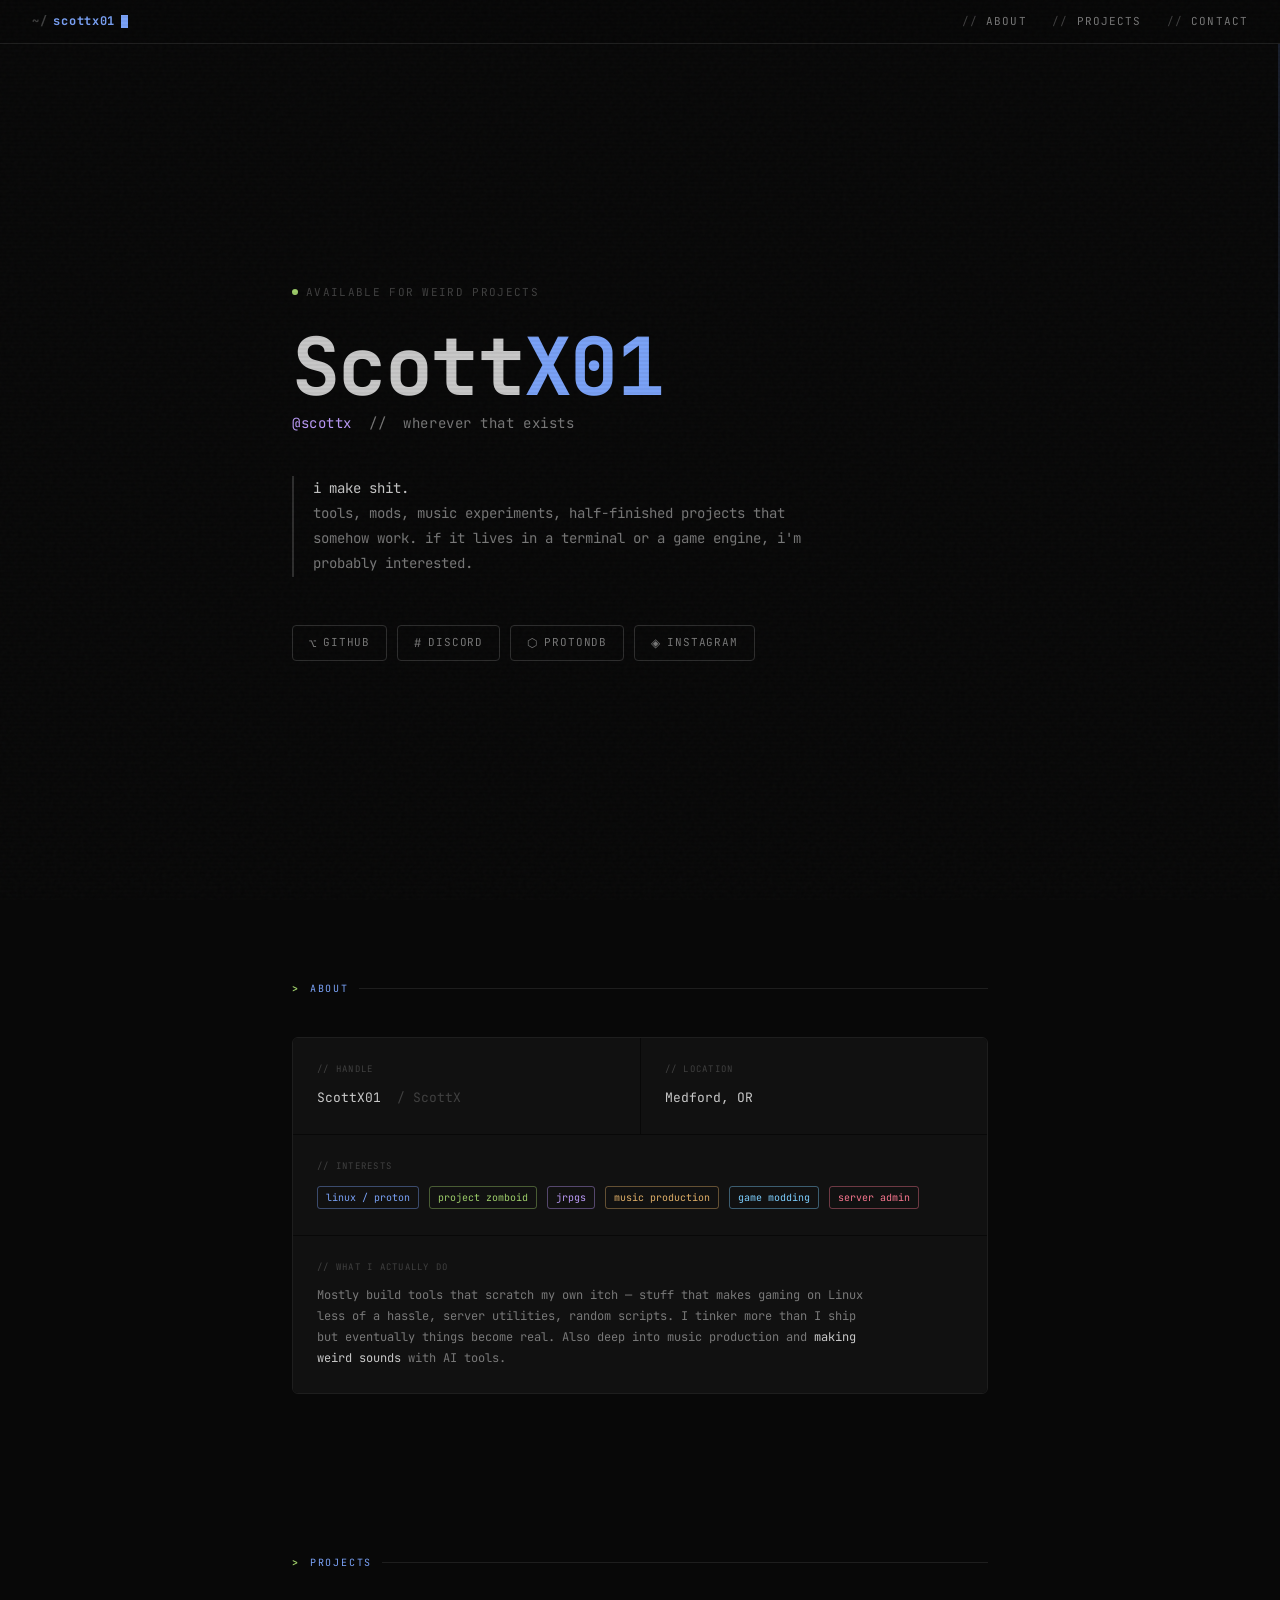
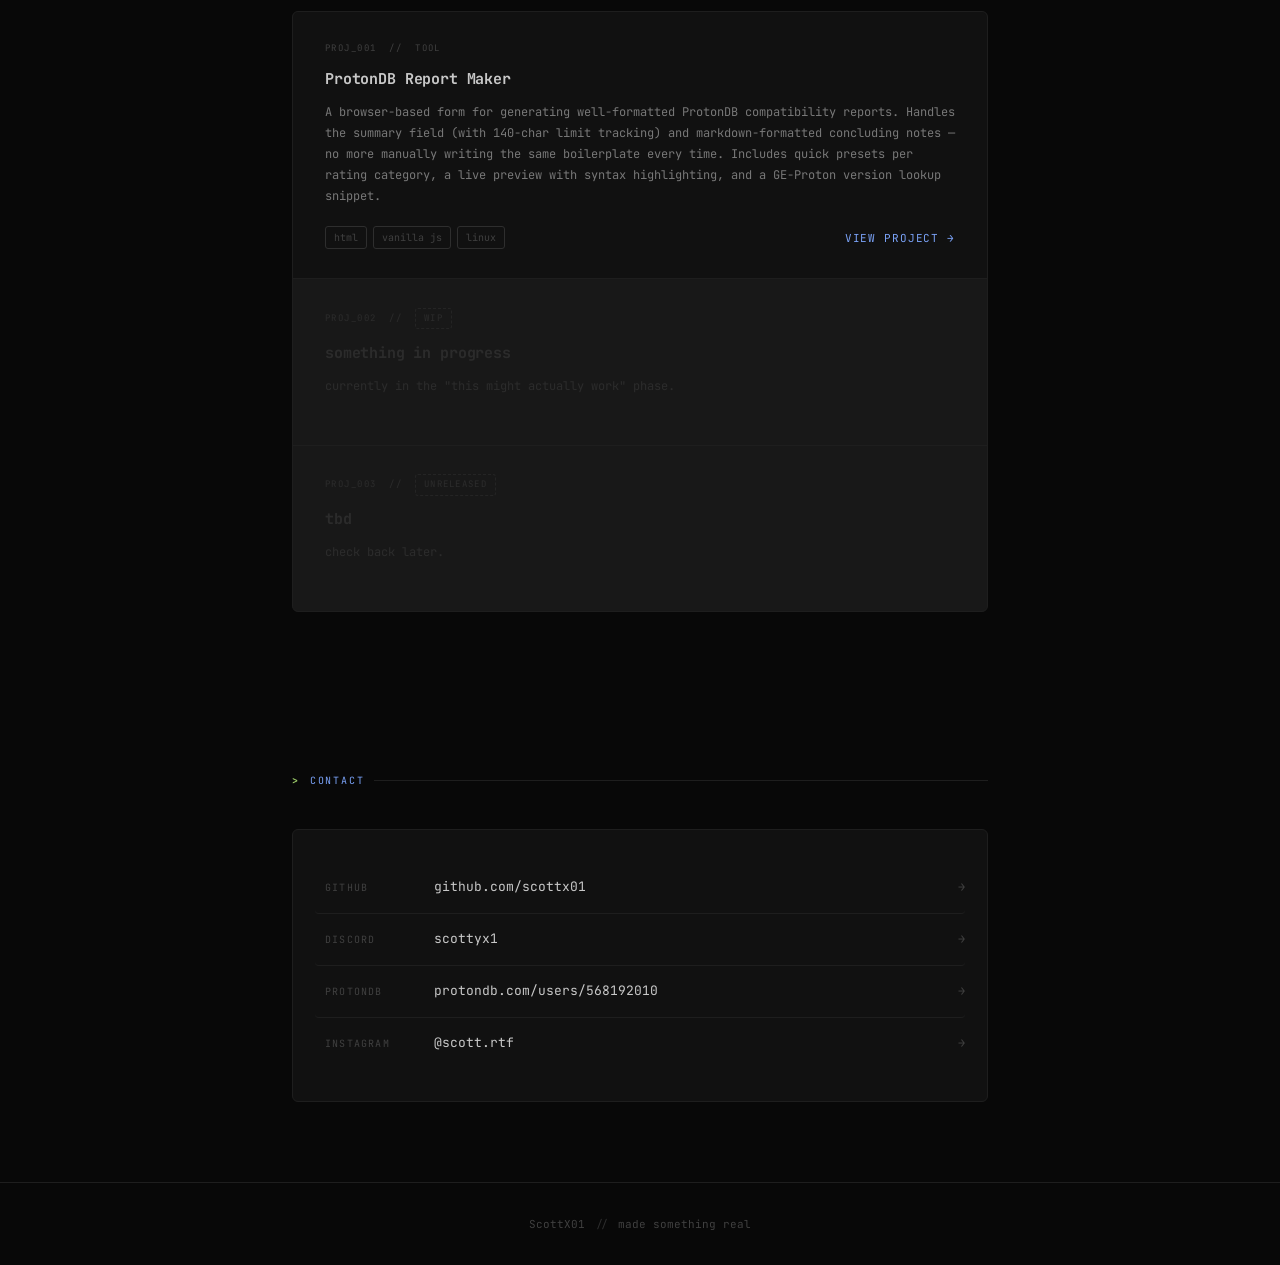
==== index.html @ 7c5211f1 "profile updates" ====
<!DOCTYPE html>
<html lang="en">
<head>
<meta charset="UTF-8" />
<meta name="viewport" content="width=device-width, initial-scale=1.0" />
<title>ScottX01</title>
<style>
  @import url('https://fonts.googleapis.com/css2?family=JetBrains+Mono:wght@400;500;600;700&display=swap');

  :root {
    --bg:         #080808;
    --bg-raised:  #111111;
    --bg-sel:     #181a1e;
    --border:     #1e1e1e;
    --border-hi:  #2e2e2e;
    --fg:         #c8c8c8;
    --fg-muted:   #787878;
    --fg-dim:     #404040;
    --blue:       #7aa2f7;
    --cyan:       #7dcfff;
    --green:      #9ece6a;
    --amber:      #e0af68;
    --red:        #f7768e;
    --purple:     #bb9af7;
    --font: 'JetBrains Mono', 'Cascadia Code', 'Fira Mono', monospace;
  }

  *, *::before, *::after { box-sizing: border-box; margin: 0; padding: 0; }

  ::-webkit-scrollbar { width: 6px; }
  ::-webkit-scrollbar-track { background: var(--bg); }
  ::-webkit-scrollbar-thumb { background: var(--border-hi); border-radius: 3px; }
  * { scrollbar-color: var(--border-hi) var(--bg); scrollbar-width: thin; }

  html { scroll-behavior: smooth; }

  body {
    background: var(--bg);
    color: var(--fg);
    font-family: var(--font);
    font-size: 13px;
    line-height: 1.7;
    overflow-x: hidden;
  }

  /* ─── SCANLINE OVERLAY ─── */
  body::before {
    content: '';
    position: fixed;
    inset: 0;
    background: repeating-linear-gradient(
      0deg,
      transparent,
      transparent 2px,
      rgba(0,0,0,0.04) 2px,
      rgba(0,0,0,0.04) 4px
    );
    pointer-events: none;
    z-index: 9999;
  }

  /* ─── NAV ─── */
  nav {
    position: fixed;
    top: 0; left: 0; right: 0;
    z-index: 100;
    background: rgba(8,8,8,0.92);
    backdrop-filter: blur(12px);
    border-bottom: 1px solid var(--border);
    padding: 0 2rem;
    height: 44px;
    display: flex;
    align-items: center;
    justify-content: space-between;
  }
  .nav-logo {
    font-size: 12px;
    font-weight: 700;
    color: var(--blue);
    letter-spacing: 0.06em;
    text-decoration: none;
    display: flex;
    align-items: center;
    gap: 6px;
  }
  .nav-logo .prompt { color: var(--fg-dim); }
  .nav-logo .cursor {
    display: inline-block;
    width: 7px; height: 13px;
    background: var(--blue);
    animation: blink 1.1s step-end infinite;
    vertical-align: middle;
  }
  @keyframes blink { 0%,100%{opacity:1} 50%{opacity:0} }

  .nav-links {
    display: flex;
    gap: 1.6rem;
    list-style: none;
  }
  .nav-links a {
    font-size: 11px;
    text-transform: uppercase;
    letter-spacing: 0.1em;
    color: var(--fg-muted);
    text-decoration: none;
    transition: color 0.15s;
  }
  .nav-links a:hover { color: var(--fg); }
  .nav-links a::before { content: '// '; color: var(--fg-dim); }

  /* ─── LAYOUT ─── */
  main { padding-top: 44px; }

  section {
    max-width: 760px;
    margin: 0 auto;
    padding: 5rem 2rem;
  }

  .section-label {
    font-size: 10px;
    text-transform: uppercase;
    letter-spacing: 0.18em;
    color: var(--blue);
    margin-bottom: 2.5rem;
    display: flex;
    align-items: center;
    gap: 10px;
  }
  .section-label::before { content: '>'; color: var(--green); font-weight: 700; }
  .section-label::after {
    content: '';
    flex: 1;
    height: 1px;
    background: var(--border);
  }

  /* ─── HERO ─── */
  #hero {
    min-height: calc(100vh - 44px);
    display: flex;
    flex-direction: column;
    justify-content: center;
    padding: 4rem 2rem;
    max-width: 760px;
    margin: 0 auto;
  }

  .hero-eyebrow {
    font-size: 11px;
    color: var(--fg-dim);
    letter-spacing: 0.12em;
    text-transform: uppercase;
    margin-bottom: 1.5rem;
    display: flex;
    align-items: center;
    gap: 8px;
  }
  .hero-eyebrow .dot {
    width: 6px; height: 6px;
    border-radius: 50%;
    background: var(--green);
    animation: pulse 2s ease-in-out infinite;
  }
  @keyframes pulse { 0%,100%{opacity:1;transform:scale(1)} 50%{opacity:0.5;transform:scale(0.75)} }

  .hero-name {
    font-size: clamp(44px, 10vw, 80px);
    font-weight: 700;
    line-height: 1;
    letter-spacing: -0.02em;
    color: var(--fg);
    margin-bottom: 0.4rem;
  }
  .hero-name .accent { color: var(--blue); }

  .hero-handle {
    font-size: 14px;
    color: var(--fg-muted);
    margin-bottom: 2.5rem;
    letter-spacing: 0.04em;
  }
  .hero-handle span { color: var(--purple); }

  .hero-bio {
    font-size: 14px;
    color: var(--fg-muted);
    max-width: 520px;
    line-height: 1.8;
    margin-bottom: 3rem;
    border-left: 2px solid var(--border-hi);
    padding-left: 1.2rem;
  }
  .hero-bio .highlight { color: var(--fg); }

  .hero-links {
    display: flex;
    gap: 10px;
    flex-wrap: wrap;
  }
  .hero-link {
    display: inline-flex;
    align-items: center;
    gap: 6px;
    padding: 7px 16px;
    background: transparent;
    border: 1px solid var(--border-hi);
    border-radius: 4px;
    color: var(--fg-muted);
    text-decoration: none;
    font-family: var(--font);
    font-size: 11px;
    text-transform: uppercase;
    letter-spacing: 0.08em;
    transition: all 0.15s;
    cursor: pointer;
  }
  .hero-link:hover {
    border-color: var(--blue);
    color: var(--blue);
    background: rgba(122,162,247,0.06);
  }
  .hero-link .icon { font-style: normal; font-size: 12px; }

  /* ─── ABOUT ─── */
  .about-grid {
    display: grid;
    grid-template-columns: 1fr 1fr;
    gap: 1px;
    border: 1px solid var(--border);
    border-radius: 6px;
    overflow: hidden;
  }
  .about-cell {
    background: var(--bg-raised);
    padding: 1.5rem;
  }
  .about-cell:nth-child(3) { grid-column: span 2; }
  .about-cell-label {
    font-size: 9px;
    text-transform: uppercase;
    letter-spacing: 0.14em;
    color: var(--fg-dim);
    margin-bottom: 0.6rem;
  }
  .about-cell-val {
    font-size: 13px;
    color: var(--fg);
    line-height: 1.75;
  }
  .about-cell-val .tag {
    display: inline-block;
    font-size: 10px;
    padding: 2px 8px;
    border: 1px solid var(--border-hi);
    border-radius: 3px;
    color: var(--fg-muted);
    margin: 2px 2px 2px 0;
  }
  .about-cell-val .tag.blue   { border-color: rgba(122,162,247,0.4); color: var(--blue); }
  .about-cell-val .tag.green  { border-color: rgba(158,206,106,0.4); color: var(--green); }
  .about-cell-val .tag.amber  { border-color: rgba(224,175,104,0.4); color: var(--amber); }
  .about-cell-val .tag.purple { border-color: rgba(187,154,247,0.4); color: var(--purple); }
  .about-cell-val .tag.cyan   { border-color: rgba(125,207,255,0.4); color: var(--cyan); }
  .about-cell-val .tag.red    { border-color: rgba(247,118,142,0.4); color: var(--red); }

  /* ─── PROJECTS ─── */
  .projects-grid {
    display: grid;
    gap: 1px;
    background: var(--border);
    border: 1px solid var(--border);
    border-radius: 6px;
    overflow: hidden;
  }
  .project-card {
    background: var(--bg-raised);
    padding: 1.8rem 2rem;
    display: flex;
    flex-direction: column;
    gap: 0;
    transition: background 0.12s;
    position: relative;
    overflow: hidden;
  }
  .project-card::before {
    content: '';
    position: absolute;
    left: 0; top: 0; bottom: 0;
    width: 2px;
    background: transparent;
    transition: background 0.15s;
  }
  .project-card:hover { background: var(--bg-sel); }
  .project-card:hover::before { background: var(--blue); }

  .project-id {
    font-size: 9px;
    text-transform: uppercase;
    letter-spacing: 0.16em;
    color: var(--fg-dim);
    margin-bottom: 0.7rem;
  }
  .project-name {
    font-size: 15px;
    font-weight: 700;
    color: var(--fg);
    margin-bottom: 0.6rem;
    letter-spacing: -0.01em;
  }
  .project-desc {
    font-size: 12px;
    color: var(--fg-muted);
    line-height: 1.75;
    margin-bottom: 1.2rem;
    flex: 1;
  }
  .project-footer {
    display: flex;
    align-items: center;
    justify-content: space-between;
    gap: 1rem;
    flex-wrap: wrap;
  }
  .project-tags { display: flex; gap: 6px; flex-wrap: wrap; }
  .project-tag {
    font-size: 10px;
    padding: 2px 8px;
    border: 1px solid var(--border-hi);
    border-radius: 3px;
    color: var(--fg-dim);
  }
  .project-link {
    font-size: 11px;
    color: var(--blue);
    text-decoration: none;
    text-transform: uppercase;
    letter-spacing: 0.08em;
    transition: color 0.12s;
    white-space: nowrap;
  }
  .project-link:hover { color: var(--cyan); }
  .project-link::after { content: ' →'; }

  /* placeholder card */
  .project-card.placeholder {
    opacity: 0.4;
    cursor: default;
  }
  .project-card.placeholder:hover { background: var(--bg-raised); }
  .project-card.placeholder:hover::before { background: transparent; }
  .project-card.placeholder .project-name { color: var(--fg-dim); }
  .project-card.placeholder .placeholder-label {
    font-size: 9px;
    text-transform: uppercase;
    letter-spacing: 0.14em;
    color: var(--fg-dim);
    border: 1px dashed var(--border-hi);
    border-radius: 3px;
    padding: 2px 8px;
    display: inline-block;
  }

  /* ─── CONTACT ─── */
  .contact-block {
    background: var(--bg-raised);
    border: 1px solid var(--border);
    border-radius: 6px;
    padding: 2rem;
  }
  .contact-row {
    display: flex;
    align-items: center;
    gap: 1.2rem;
    padding: 0.9rem 0;
    border-bottom: 1px solid var(--border);
    text-decoration: none;
    transition: background 0.12s;
    border-radius: 4px;
    padding-left: 0.6rem;
    margin: 0 -0.6rem;
  }
  .contact-row:last-child { border-bottom: none; }
  .contact-row:hover { background: var(--bg-sel); }
  .contact-service {
    font-size: 10px;
    text-transform: uppercase;
    letter-spacing: 0.12em;
    color: var(--fg-dim);
    width: 90px;
    flex-shrink: 0;
  }
  .contact-handle {
    font-size: 13px;
    color: var(--fg);
  }
  .contact-arrow {
    margin-left: auto;
    color: var(--fg-dim);
    font-size: 12px;
    transition: color 0.12s, transform 0.12s;
  }
  .contact-row:hover .contact-arrow { color: var(--blue); transform: translateX(3px); }

  /* ─── FOOTER ─── */
  footer {
    border-top: 1px solid var(--border);
    padding: 2rem;
    text-align: center;
    font-size: 11px;
    color: var(--fg-dim);
    display: flex;
    align-items: center;
    justify-content: center;
    gap: 0.6rem;
  }
  footer .sep { color: var(--border-hi); }

  /* ─── NOISE TEXTURE ─── */
  .noise-overlay {
    position: fixed;
    inset: 0;
    pointer-events: none;
    z-index: 9998;
    opacity: 0.025;
    background-image: url("data:image/svg+xml,%3Csvg viewBox='0 0 256 256' xmlns='http://www.w3.org/2000/svg'%3E%3Cfilter id='n'%3E%3CfeTurbulence type='fractalNoise' baseFrequency='0.9' numOctaves='4' stitchTiles='stitch'/%3E%3C/filter%3E%3Crect width='100%25' height='100%25' filter='url(%23n)'/%3E%3C/svg%3E");
  }

  /* ─── SCROLLBAR ACCENT ─── */
  .gutter-accent {
    position: fixed;
    top: 44px; right: 0; bottom: 0;
    width: 2px;
    background: linear-gradient(to bottom, var(--blue) 0%, transparent 100%);
    opacity: 0.15;
    pointer-events: none;
    z-index: 50;
  }

  @media (max-width: 600px) {
    .about-grid { grid-template-columns: 1fr; }
    .about-cell:nth-child(3) { grid-column: span 1; }
    nav { padding: 0 1rem; }
    .nav-links { gap: 1rem; }
    section { padding: 4rem 1.2rem; }
  }
</style>
</head>
<body>

<div class="noise-overlay"></div>
<div class="gutter-accent"></div>

<!-- NAV -->
<nav>
  <a class="nav-logo" href="#hero">
    <span class="prompt">~/</span>scottx01<span class="cursor"></span>
  </a>
  <ul class="nav-links">
    <li><a href="#about">about</a></li>
    <li><a href="#projects">projects</a></li>
    <li><a href="#contact">contact</a></li>
  </ul>
</nav>

<main>

  <!-- ═══════════════════ HERO ═══════════════════ -->
  <section id="hero">
    <div class="hero-eyebrow">
      <span class="dot"></span>
      <span>available for weird projects</span>
    </div>

    <div class="hero-name">
      Scott<span class="accent">X01</span>
    </div>
    <div class="hero-handle">
      <span>@scottx</span> &nbsp;//&nbsp; wherever that exists
    </div>

    <div class="hero-bio">
      <span class="highlight">i make shit.</span><br>
      tools, mods, music experiments, half-finished projects that somehow work.
      if it lives in a terminal or a game engine, i'm probably interested.
    </div>

    <div class="hero-links">
      <a class="hero-link" href="https://github.com/scottx01" target="_blank">
        <span class="icon">⌥</span> github
      </a>
      <a class="hero-link" href="https://discordapp.com/users/scottyx1" target="_blank">
        <span class="icon">#</span> discord
      </a>
      <a class="hero-link" href="https://www.protondb.com/users/568192010" target="_blank">
        <span class="icon">⬡</span> protondb
      </a>
      <a class="hero-link" href="https://www.instagram.com/scott.rtf" target="_blank">
        <span class="icon">◈</span> instagram
      </a>
    </div>
  </section>

  <!-- ═══════════════════ ABOUT ═══════════════════ -->
  <section id="about">
    <div class="section-label">about</div>

    <div class="about-grid">
      <div class="about-cell">
        <div class="about-cell-label">// handle</div>
        <div class="about-cell-val">ScottX01 &nbsp;<span style="color:var(--fg-dim)">/ ScottX</span></div>
      </div>
      <div class="about-cell">
        <div class="about-cell-label">// location</div>
        <div class="about-cell-val">Medford, OR</div>
      </div>
      <div class="about-cell" style="grid-column: span 2">
        <div class="about-cell-label">// interests</div>
        <div class="about-cell-val" style="margin-top:4px">
          <span class="tag blue">linux / proton</span>
          <span class="tag green">project zomboid</span>
          <span class="tag purple">jrpgs</span>
          <span class="tag amber">music production</span>
          <span class="tag cyan">game modding</span>
          <span class="tag red">server admin</span>
        </div>
      </div>
      <div class="about-cell" style="grid-column: span 2">
        <div class="about-cell-label">// what i actually do</div>
        <div class="about-cell-val" style="color:var(--fg-muted); font-size:12px; max-width:560px;">
          Mostly build tools that scratch my own itch — stuff that makes gaming on Linux less of a hassle,
          server utilities, random scripts. I tinker more than I ship but eventually things
          become real. Also deep into music production and <span style="color:var(--fg)">making weird sounds</span> with AI tools.
        </div>
      </div>
    </div>
  </section>

  <!-- ═══════════════════ PROJECTS ═══════════════════ -->
  <section id="projects">
    <div class="section-label">projects</div>

    <div class="projects-grid">

      <!-- REAL PROJECT -->
      <div class="project-card">
        <div class="project-id">proj_001 &nbsp;//&nbsp; tool</div>
        <div class="project-name">ProtonDB Report Maker</div>
        <div class="project-desc">
          A browser-based form for generating well-formatted ProtonDB compatibility reports.
          Handles the summary field (with 140-char limit tracking) and markdown-formatted
          concluding notes — no more manually writing the same boilerplate every time.
          Includes quick presets per rating category, a live preview with syntax highlighting,
          and a GE-Proton version lookup snippet.
        </div>
        <div class="project-footer">
          <div class="project-tags">
            <span class="project-tag">html</span>
            <span class="project-tag">vanilla js</span>
            <span class="project-tag">linux</span>
          </div>
          <a class="project-link" href="#" target="_blank">view project</a>
        </div>
      </div>

      <!-- PLACEHOLDER 2 -->
      <div class="project-card placeholder">
        <div class="project-id">proj_002 &nbsp;//&nbsp; <span class="placeholder-label">wip</span></div>
        <div class="project-name">something in progress</div>
        <div class="project-desc" style="color:var(--fg-dim)">
          currently in the "this might actually work" phase.
        </div>
      </div>

      <!-- PLACEHOLDER 3 -->
      <div class="project-card placeholder">
        <div class="project-id">proj_003 &nbsp;//&nbsp; <span class="placeholder-label">unreleased</span></div>
        <div class="project-name">tbd</div>
        <div class="project-desc" style="color:var(--fg-dim)">
          check back later.
        </div>
      </div>

    </div>
  </section>

  <!-- ═══════════════════ CONTACT ═══════════════════ -->
  <section id="contact">
    <div class="section-label">contact</div>

    <div class="contact-block">
      <a class="contact-row" href="https://github.com/scottx01" target="_blank">
        <span class="contact-service">github</span>
        <span class="contact-handle">github.com/scottx01</span>
        <span class="contact-arrow">→</span>
      </a>
      <a class="contact-row" href="https://discordapp.com/users/scottyx1" target="_blank">
        <span class="contact-service">discord</span>
        <span class="contact-handle">scottyx1</span>
        <span class="contact-arrow">→</span>
      </a>
      <a class="contact-row" href="https://www.protondb.com/users/568192010" target="_blank">
        <span class="contact-service">protondb</span>
        <span class="contact-handle">protondb.com/users/568192010</span>
        <span class="contact-arrow">→</span>
      </a>
      <a class="contact-row" href="https://www.instagram.com/scott.rtf" target="_blank">
        <span class="contact-service">instagram</span>
        <span class="contact-handle">@scott.rtf</span>
        <span class="contact-arrow">→</span>
      </a>
    </div>
  </section>

</main>

<footer>
  <span>ScottX01</span>
  <span class="sep">//</span>
  <span>made something real</span>
</footer>

</body>
</html>
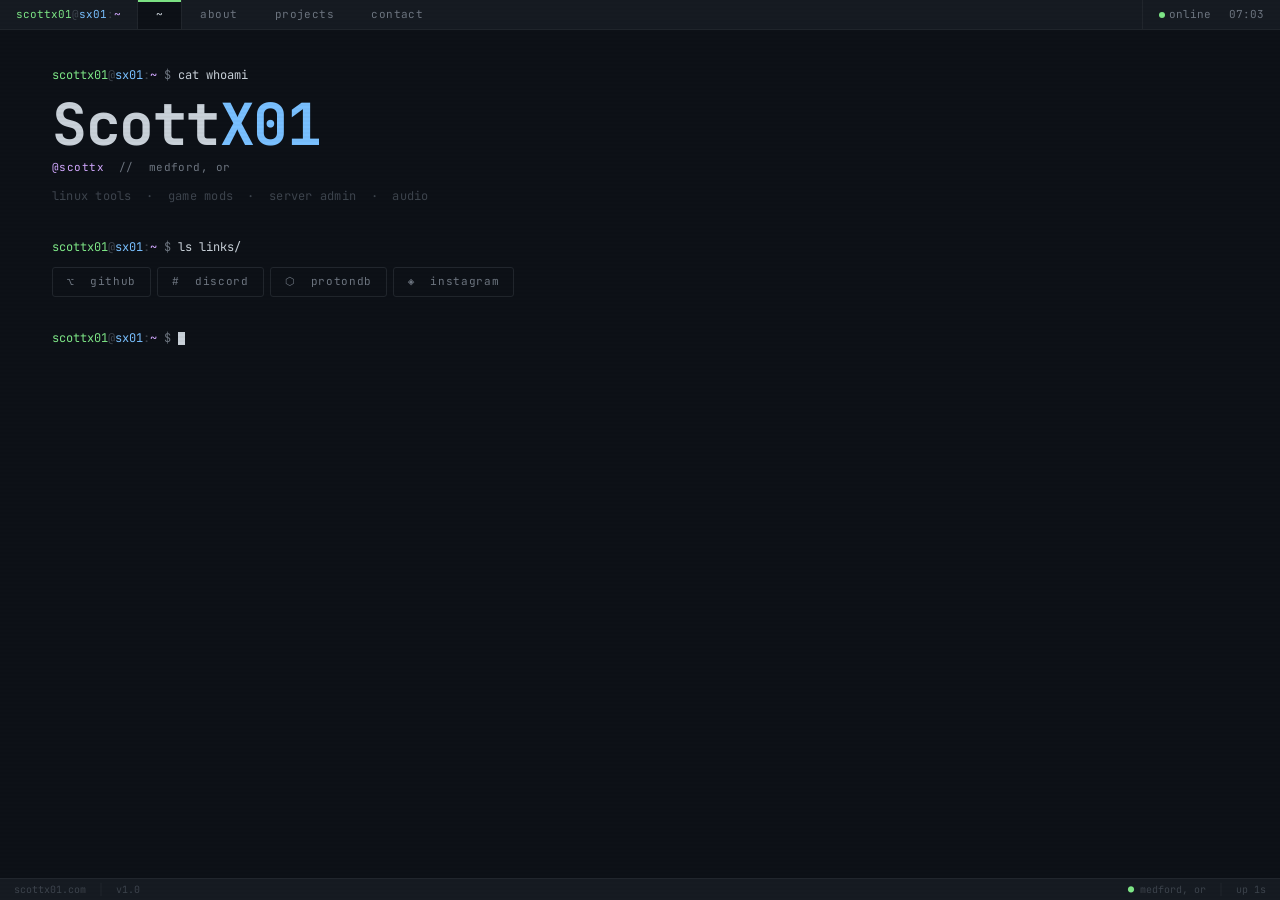
==== commit 2e309a63: "CSS rework" ====
--- a/index.html
+++ b/index.html
@@ -1,625 +1,598 @@
 <!DOCTYPE html>
 <html lang="en">
 <head>
+<link rel="icon" type="image/x-icon" href="/assets/favicon.ico">
+<link rel="icon" type="image/png" sizes="32x32" href="/assets/favicon-32x32.png">
+<link rel="apple-touch-icon" href="/assets/apple-touch-icon.png">
 <meta charset="UTF-8" />
 <meta name="viewport" content="width=device-width, initial-scale=1.0" />
-<title>ScottX01</title>
+<title>scottx01</title>
 <style>
   @import url('https://fonts.googleapis.com/css2?family=JetBrains+Mono:wght@400;500;600;700&display=swap');
 
   :root {
-    --bg:         #080808;
-    --bg-raised:  #111111;
-    --bg-sel:     #181a1e;
-    --border:     #1e1e1e;
-    --border-hi:  #2e2e2e;
-    --fg:         #c8c8c8;
-    --fg-muted:   #787878;
-    --fg-dim:     #404040;
-    --blue:       #7aa2f7;
-    --cyan:       #7dcfff;
-    --green:      #9ece6a;
-    --amber:      #e0af68;
-    --red:        #f7768e;
-    --purple:     #bb9af7;
+    --bg:     #0d1117;
+    --bg2:    #010409;
+    --bg3:    #161b22;
+    --border: #21262d;
+    --fg:     #c9d1d9;
+    --muted:  #6e7681;
+    --dim:    #3d444d;
+    --green:  #7ee787;
+    --blue:   #79c0ff;
+    --purple: #d2a8ff;
+    --amber:  #e3b341;
+    --red:    #ff7b72;
+    --cyan:   #56d364;
     --font: 'JetBrains Mono', 'Cascadia Code', 'Fira Mono', monospace;
   }
 
   *, *::before, *::after { box-sizing: border-box; margin: 0; padding: 0; }
 
-  ::-webkit-scrollbar { width: 6px; }
-  ::-webkit-scrollbar-track { background: var(--bg); }
-  ::-webkit-scrollbar-thumb { background: var(--border-hi); border-radius: 3px; }
-  * { scrollbar-color: var(--border-hi) var(--bg); scrollbar-width: thin; }
-
-  html { scroll-behavior: smooth; }
-
-  body {
-    background: var(--bg);
+  html, body {
+    width: 100%; height: 100%;
+    overflow: hidden;
+    background: var(--bg2);
     color: var(--fg);
     font-family: var(--font);
     font-size: 13px;
-    line-height: 1.7;
-    overflow-x: hidden;
-  }
-
-  /* ─── SCANLINE OVERLAY ─── */
+    line-height: 1.6;
+  }
+
+  /* scanline */
   body::before {
     content: '';
-    position: fixed;
-    inset: 0;
+    position: fixed; inset: 0;
     background: repeating-linear-gradient(
       0deg,
-      transparent,
-      transparent 2px,
-      rgba(0,0,0,0.04) 2px,
-      rgba(0,0,0,0.04) 4px
+      transparent, transparent 2px,
+      rgba(0,0,0,0.025) 2px, rgba(0,0,0,0.025) 4px
     );
     pointer-events: none;
     z-index: 9999;
   }
 
-  /* ─── NAV ─── */
-  nav {
+  ::-webkit-scrollbar { width: 5px; }
+  ::-webkit-scrollbar-track { background: var(--bg); }
+  ::-webkit-scrollbar-thumb { background: var(--border); border-radius: 3px; }
+  * { scrollbar-color: var(--border) var(--bg); scrollbar-width: thin; }
+
+  @keyframes pulse { 0%,100%{opacity:1} 50%{opacity:0.35} }
+  @keyframes blink { 0%,49%{opacity:1} 50%,100%{opacity:0} }
+
+  /* ── TOP BAR ── */
+  #topbar {
     position: fixed;
     top: 0; left: 0; right: 0;
+    height: 30px;
+    background: var(--bg3);
+    border-bottom: 1px solid var(--border);
+    display: flex;
+    align-items: stretch;
     z-index: 100;
-    background: rgba(8,8,8,0.92);
-    backdrop-filter: blur(12px);
-    border-bottom: 1px solid var(--border);
-    padding: 0 2rem;
-    height: 44px;
-    display: flex;
-    align-items: center;
-    justify-content: space-between;
-  }
-  .nav-logo {
-    font-size: 12px;
-    font-weight: 700;
-    color: var(--blue);
-    letter-spacing: 0.06em;
-    text-decoration: none;
-    display: flex;
-    align-items: center;
-    gap: 6px;
-  }
-  .nav-logo .prompt { color: var(--fg-dim); }
-  .nav-logo .cursor {
+    user-select: none;
+  }
+  .tb-session {
+    display: flex;
+    align-items: center;
+    padding: 0 16px;
+    gap: 0;
+    font-size: 11px;
+    border-right: 1px solid var(--border);
+    white-space: nowrap;
+  }
+  .tb-u { color: var(--green); }
+  .tb-s { color: var(--dim); }
+  .tb-h { color: var(--blue); }
+  .tb-p { color: var(--purple); }
+  .tb-tabs {
+    display: flex;
+    align-items: stretch;
+    flex: 1;
+  }
+  .tb-tab {
+    font-size: 11px;
+    padding: 0 18px;
+    display: flex;
+    align-items: center;
+    cursor: pointer;
+    color: var(--muted);
+    border-right: 1px solid transparent;
+    letter-spacing: 0.04em;
+    transition: color 0.1s, background 0.1s;
+    position: relative;
+  }
+  .tb-tab:hover { color: var(--fg); background: rgba(255,255,255,0.03); }
+  .tb-tab.active {
+    color: var(--fg);
+    background: var(--bg);
+    border-right-color: var(--border);
+    border-left-color: var(--border);
+  }
+  .tb-tab.active::after {
+    content: '';
+    position: absolute;
+    top: 0; left: 0; right: 0;
+    height: 2px;
+    background: var(--green);
+  }
+  .tb-tab:first-child.active { border-left-color: transparent; }
+  .tb-right {
+    display: flex;
+    align-items: center;
+    padding: 0 16px;
+    gap: 18px;
+    font-size: 11px;
+    color: var(--muted);
+    margin-left: auto;
+    border-left: 1px solid var(--border);
+  }
+  .status-dot {
     display: inline-block;
-    width: 7px; height: 13px;
-    background: var(--blue);
-    animation: blink 1.1s step-end infinite;
-    vertical-align: middle;
-  }
-  @keyframes blink { 0%,100%{opacity:1} 50%{opacity:0} }
-
-  .nav-links {
-    display: flex;
-    gap: 1.6rem;
-    list-style: none;
-  }
-  .nav-links a {
-    font-size: 11px;
-    text-transform: uppercase;
-    letter-spacing: 0.1em;
-    color: var(--fg-muted);
-    text-decoration: none;
-    transition: color 0.15s;
-  }
-  .nav-links a:hover { color: var(--fg); }
-  .nav-links a::before { content: '// '; color: var(--fg-dim); }
-
-  /* ─── LAYOUT ─── */
-  main { padding-top: 44px; }
-
-  section {
-    max-width: 760px;
-    margin: 0 auto;
-    padding: 5rem 2rem;
-  }
-
-  .section-label {
-    font-size: 10px;
-    text-transform: uppercase;
-    letter-spacing: 0.18em;
-    color: var(--blue);
-    margin-bottom: 2.5rem;
-    display: flex;
-    align-items: center;
-    gap: 10px;
-  }
-  .section-label::before { content: '>'; color: var(--green); font-weight: 700; }
-  .section-label::after {
-    content: '';
-    flex: 1;
-    height: 1px;
-    background: var(--border);
-  }
-
-  /* ─── HERO ─── */
-  #hero {
-    min-height: calc(100vh - 44px);
-    display: flex;
-    flex-direction: column;
-    justify-content: center;
-    padding: 4rem 2rem;
-    max-width: 760px;
-    margin: 0 auto;
-  }
-
-  .hero-eyebrow {
-    font-size: 11px;
-    color: var(--fg-dim);
-    letter-spacing: 0.12em;
-    text-transform: uppercase;
-    margin-bottom: 1.5rem;
-    display: flex;
-    align-items: center;
-    gap: 8px;
-  }
-  .hero-eyebrow .dot {
     width: 6px; height: 6px;
     border-radius: 50%;
     background: var(--green);
-    animation: pulse 2s ease-in-out infinite;
-  }
-  @keyframes pulse { 0%,100%{opacity:1;transform:scale(1)} 50%{opacity:0.5;transform:scale(0.75)} }
-
-  .hero-name {
-    font-size: clamp(44px, 10vw, 80px);
+    animation: pulse 2.5s ease-in-out infinite;
+    vertical-align: middle;
+    margin-right: 4px;
+  }
+
+  /* ── MAIN CONTENT ── */
+  #main {
+    position: fixed;
+    top: 30px; left: 0; right: 0; bottom: 22px;
+    overflow-y: auto;
+    background: var(--bg);
+    padding: 36px 52px 52px;
+  }
+
+  /* ── BOTTOM BAR ── */
+  #bottombar {
+    position: fixed;
+    bottom: 0; left: 0; right: 0;
+    height: 22px;
+    background: var(--bg3);
+    border-top: 1px solid var(--border);
+    display: flex;
+    align-items: center;
+    padding: 0 14px;
+    font-size: 10px;
+    color: var(--dim);
+    z-index: 100;
+    user-select: none;
+    gap: 0;
+  }
+  .bb-sep { margin: 0 12px; color: var(--border); }
+  .bb-right { margin-left: auto; display: flex; align-items: center; gap: 0; }
+
+  /* ── VIEWS ── */
+  .view { display: none; }
+  .view.active { display: block; }
+
+  /* ── PROMPT LINE ── */
+  .prompt {
+    display: flex;
+    align-items: center;
+    font-size: 12px;
+    color: var(--muted);
+    margin-bottom: 10px;
+  }
+  .pr-u { color: var(--green); }
+  .pr-s { color: var(--dim); }
+  .pr-h { color: var(--blue); }
+  .pr-p { color: var(--purple); }
+  .pr-d { color: var(--muted); white-space: pre; }
+  .pr-c { color: var(--fg); }
+
+  .output {
+    margin-bottom: 32px;
+    padding-left: 0;
+  }
+
+  /* ── HOME ── */
+  .home-name {
+    font-size: clamp(32px, 5.5vw, 58px);
     font-weight: 700;
+    color: var(--fg);
+    letter-spacing: -0.025em;
     line-height: 1;
-    letter-spacing: -0.02em;
-    color: var(--fg);
-    margin-bottom: 0.4rem;
-  }
-  .hero-name .accent { color: var(--blue); }
-
-  .hero-handle {
-    font-size: 14px;
-    color: var(--fg-muted);
-    margin-bottom: 2.5rem;
+    margin-bottom: 6px;
+  }
+  .home-name .acc { color: var(--blue); }
+  .home-sub {
+    font-size: 11px;
+    color: var(--muted);
     letter-spacing: 0.04em;
-  }
-  .hero-handle span { color: var(--purple); }
-
-  .hero-bio {
-    font-size: 14px;
-    color: var(--fg-muted);
-    max-width: 520px;
-    line-height: 1.8;
-    margin-bottom: 3rem;
-    border-left: 2px solid var(--border-hi);
-    padding-left: 1.2rem;
-  }
-  .hero-bio .highlight { color: var(--fg); }
-
-  .hero-links {
-    display: flex;
-    gap: 10px;
+    margin-bottom: 10px;
+  }
+  .home-sub .handle { color: var(--purple); }
+  .home-tags {
+    font-size: 12px;
+    color: var(--dim);
+    letter-spacing: 0.02em;
+  }
+
+  .links-list {
+    display: flex;
+    gap: 6px;
     flex-wrap: wrap;
   }
-  .hero-link {
+  .term-link {
     display: inline-flex;
     align-items: center;
-    gap: 6px;
-    padding: 7px 16px;
-    background: transparent;
-    border: 1px solid var(--border-hi);
-    border-radius: 4px;
-    color: var(--fg-muted);
+    gap: 5px;
+    padding: 5px 14px;
+    border: 1px solid var(--border);
+    border-radius: 3px;
+    color: var(--muted);
     text-decoration: none;
-    font-family: var(--font);
     font-size: 11px;
-    text-transform: uppercase;
-    letter-spacing: 0.08em;
-    transition: all 0.15s;
-    cursor: pointer;
-  }
-  .hero-link:hover {
+    letter-spacing: 0.06em;
+    transition: border-color 0.12s, color 0.12s, background 0.12s;
+  }
+  .term-link:hover {
     border-color: var(--blue);
     color: var(--blue);
-    background: rgba(122,162,247,0.06);
-  }
-  .hero-link .icon { font-style: normal; font-size: 12px; }
-
-  /* ─── ABOUT ─── */
-  .about-grid {
-    display: grid;
-    grid-template-columns: 1fr 1fr;
-    gap: 1px;
+    background: rgba(121,192,255,0.05);
+  }
+
+  /* ── ABOUT ── */
+  .kv-table {
+    width: 100%;
+    border-collapse: collapse;
+    max-width: 680px;
+  }
+  .kv-table tr { border-bottom: 1px solid var(--border); }
+  .kv-table tr:last-child { border-bottom: none; }
+  .kv-key {
+    font-size: 10px;
+    text-transform: uppercase;
+    letter-spacing: 0.14em;
+    color: var(--dim);
+    padding: 12px 28px 12px 0;
+    vertical-align: top;
+    white-space: nowrap;
+    width: 110px;
+  }
+  .kv-val {
+    font-size: 12px;
+    color: var(--fg);
+    padding: 12px 0;
+    line-height: 1.75;
+  }
+  .tag {
+    display: inline-block;
+    font-size: 10px;
+    padding: 1px 8px;
     border: 1px solid var(--border);
-    border-radius: 6px;
-    overflow: hidden;
-  }
-  .about-cell {
-    background: var(--bg-raised);
-    padding: 1.5rem;
-  }
-  .about-cell:nth-child(3) { grid-column: span 2; }
-  .about-cell-label {
+    border-radius: 2px;
+    color: var(--muted);
+    margin: 2px 3px 2px 0;
+  }
+  .tag.b { border-color: rgba(121,192,255,0.3); color: var(--blue); }
+  .tag.g { border-color: rgba(126,231,135,0.3); color: var(--green); }
+  .tag.p { border-color: rgba(210,168,255,0.3); color: var(--purple); }
+  .tag.a { border-color: rgba(227,179,65,0.3);  color: var(--amber); }
+  .tag.r { border-color: rgba(255,123,114,0.3); color: var(--red); }
+
+  /* ── PROJECTS ── */
+  .proj-table {
+    width: 100%;
+    border-collapse: collapse;
+    max-width: 820px;
+  }
+  .proj-table thead tr { border-bottom: 1px solid var(--border); }
+  .proj-table th {
     font-size: 9px;
     text-transform: uppercase;
     letter-spacing: 0.14em;
-    color: var(--fg-dim);
-    margin-bottom: 0.6rem;
-  }
-  .about-cell-val {
-    font-size: 13px;
-    color: var(--fg);
-    line-height: 1.75;
-  }
-  .about-cell-val .tag {
-    display: inline-block;
+    color: var(--dim);
+    padding: 0 24px 10px 0;
+    text-align: left;
+    font-weight: 400;
+  }
+  .proj-table tbody tr {
+    border-bottom: 1px solid var(--border);
+    transition: background 0.1s;
+  }
+  .proj-table tbody tr:last-child { border-bottom: none; }
+  .proj-table tbody tr:hover { background: rgba(255,255,255,0.02); }
+  .proj-table td { padding: 16px 24px 16px 0; vertical-align: top; }
+  .proj-id { font-size: 10px; color: var(--dim); white-space: nowrap; }
+  .proj-name { font-size: 13px; color: var(--fg); font-weight: 600; margin-bottom: 4px; }
+  .proj-desc { font-size: 11px; color: var(--muted); line-height: 1.65; max-width: 460px; }
+  .proj-stack { display: flex; gap: 5px; flex-wrap: wrap; }
+  .proj-stack span {
     font-size: 10px;
-    padding: 2px 8px;
-    border: 1px solid var(--border-hi);
-    border-radius: 3px;
-    color: var(--fg-muted);
-    margin: 2px 2px 2px 0;
-  }
-  .about-cell-val .tag.blue   { border-color: rgba(122,162,247,0.4); color: var(--blue); }
-  .about-cell-val .tag.green  { border-color: rgba(158,206,106,0.4); color: var(--green); }
-  .about-cell-val .tag.amber  { border-color: rgba(224,175,104,0.4); color: var(--amber); }
-  .about-cell-val .tag.purple { border-color: rgba(187,154,247,0.4); color: var(--purple); }
-  .about-cell-val .tag.cyan   { border-color: rgba(125,207,255,0.4); color: var(--cyan); }
-  .about-cell-val .tag.red    { border-color: rgba(247,118,142,0.4); color: var(--red); }
-
-  /* ─── PROJECTS ─── */
-  .projects-grid {
-    display: grid;
-    gap: 1px;
-    background: var(--border);
+    padding: 1px 7px;
     border: 1px solid var(--border);
-    border-radius: 6px;
-    overflow: hidden;
-  }
-  .project-card {
-    background: var(--bg-raised);
-    padding: 1.8rem 2rem;
-    display: flex;
-    flex-direction: column;
-    gap: 0;
-    transition: background 0.12s;
-    position: relative;
-    overflow: hidden;
-  }
-  .project-card::before {
-    content: '';
-    position: absolute;
-    left: 0; top: 0; bottom: 0;
-    width: 2px;
-    background: transparent;
-    transition: background 0.15s;
-  }
-  .project-card:hover { background: var(--bg-sel); }
-  .project-card:hover::before { background: var(--blue); }
-
-  .project-id {
-    font-size: 9px;
-    text-transform: uppercase;
-    letter-spacing: 0.16em;
-    color: var(--fg-dim);
-    margin-bottom: 0.7rem;
-  }
-  .project-name {
-    font-size: 15px;
-    font-weight: 700;
-    color: var(--fg);
-    margin-bottom: 0.6rem;
-    letter-spacing: -0.01em;
-  }
-  .project-desc {
-    font-size: 12px;
-    color: var(--fg-muted);
-    line-height: 1.75;
-    margin-bottom: 1.2rem;
-    flex: 1;
-  }
-  .project-footer {
-    display: flex;
-    align-items: center;
-    justify-content: space-between;
-    gap: 1rem;
-    flex-wrap: wrap;
-  }
-  .project-tags { display: flex; gap: 6px; flex-wrap: wrap; }
-  .project-tag {
-    font-size: 10px;
-    padding: 2px 8px;
-    border: 1px solid var(--border-hi);
-    border-radius: 3px;
-    color: var(--fg-dim);
-  }
-  .project-link {
-    font-size: 11px;
+    border-radius: 2px;
+    color: var(--dim);
+  }
+  .proj-link {
     color: var(--blue);
     text-decoration: none;
-    text-transform: uppercase;
-    letter-spacing: 0.08em;
-    transition: color 0.12s;
+    font-size: 11px;
     white-space: nowrap;
-  }
-  .project-link:hover { color: var(--cyan); }
-  .project-link::after { content: ' →'; }
-
-  /* placeholder card */
-  .project-card.placeholder {
-    opacity: 0.4;
-    cursor: default;
-  }
-  .project-card.placeholder:hover { background: var(--bg-raised); }
-  .project-card.placeholder:hover::before { background: transparent; }
-  .project-card.placeholder .project-name { color: var(--fg-dim); }
-  .project-card.placeholder .placeholder-label {
-    font-size: 9px;
-    text-transform: uppercase;
-    letter-spacing: 0.14em;
-    color: var(--fg-dim);
-    border: 1px dashed var(--border-hi);
-    border-radius: 3px;
-    padding: 2px 8px;
+    transition: color 0.1s;
+  }
+  .proj-link:hover { color: var(--fg); }
+  .proj-link::after { content: ' ↗'; }
+  .proj-null { color: var(--dim); font-size: 11px; }
+
+  /* ── CONTACT ── */
+  .contact-json {
+    font-size: 12px;
+    line-height: 2.1;
+    color: var(--muted);
+    max-width: 560px;
+  }
+  .j-brace  { color: var(--dim); }
+  .j-key    { color: var(--blue); }
+  .j-sep    { color: var(--dim); }
+  .j-val    { color: var(--green); }
+  .j-val a  {
+    color: inherit;
+    text-decoration: none;
+    border-bottom: 1px solid rgba(126,231,135,0.25);
+    transition: color 0.1s, border-color 0.1s;
+  }
+  .j-val a:hover { color: var(--fg); border-bottom-color: var(--fg); }
+  .j-comma  { color: var(--dim); }
+
+  /* ── CURSOR ── */
+  .cursor {
     display: inline-block;
-  }
-
-  /* ─── CONTACT ─── */
-  .contact-block {
-    background: var(--bg-raised);
-    border: 1px solid var(--border);
-    border-radius: 6px;
+    width: 7px; height: 13px;
+    background: var(--fg);
+    vertical-align: middle;
+    animation: blink 1s step-end infinite;
+  }
+
+  /* ── MOBILE ── */
+  #mobile-wall {
+    display: none;
+    position: fixed; inset: 0;
+    background: var(--bg);
+    z-index: 99999;
+    align-items: center;
+    justify-content: center;
+    flex-direction: column;
+    gap: 10px;
+    font-size: 12px;
+    color: var(--muted);
+    text-align: center;
     padding: 2rem;
   }
-  .contact-row {
-    display: flex;
-    align-items: center;
-    gap: 1.2rem;
-    padding: 0.9rem 0;
-    border-bottom: 1px solid var(--border);
-    text-decoration: none;
-    transition: background 0.12s;
-    border-radius: 4px;
-    padding-left: 0.6rem;
-    margin: 0 -0.6rem;
-  }
-  .contact-row:last-child { border-bottom: none; }
-  .contact-row:hover { background: var(--bg-sel); }
-  .contact-service {
-    font-size: 10px;
-    text-transform: uppercase;
-    letter-spacing: 0.12em;
-    color: var(--fg-dim);
-    width: 90px;
-    flex-shrink: 0;
-  }
-  .contact-handle {
-    font-size: 13px;
-    color: var(--fg);
-  }
-  .contact-arrow {
-    margin-left: auto;
-    color: var(--fg-dim);
-    font-size: 12px;
-    transition: color 0.12s, transform 0.12s;
-  }
-  .contact-row:hover .contact-arrow { color: var(--blue); transform: translateX(3px); }
-
-  /* ─── FOOTER ─── */
-  footer {
-    border-top: 1px solid var(--border);
-    padding: 2rem;
-    text-align: center;
-    font-size: 11px;
-    color: var(--fg-dim);
-    display: flex;
-    align-items: center;
-    justify-content: center;
-    gap: 0.6rem;
-  }
-  footer .sep { color: var(--border-hi); }
-
-  /* ─── NOISE TEXTURE ─── */
-  .noise-overlay {
-    position: fixed;
-    inset: 0;
-    pointer-events: none;
-    z-index: 9998;
-    opacity: 0.025;
-    background-image: url("data:image/svg+xml,%3Csvg viewBox='0 0 256 256' xmlns='http://www.w3.org/2000/svg'%3E%3Cfilter id='n'%3E%3CfeTurbulence type='fractalNoise' baseFrequency='0.9' numOctaves='4' stitchTiles='stitch'/%3E%3C/filter%3E%3Crect width='100%25' height='100%25' filter='url(%23n)'/%3E%3C/svg%3E");
-  }
-
-  /* ─── SCROLLBAR ACCENT ─── */
-  .gutter-accent {
-    position: fixed;
-    top: 44px; right: 0; bottom: 0;
-    width: 2px;
-    background: linear-gradient(to bottom, var(--blue) 0%, transparent 100%);
-    opacity: 0.15;
-    pointer-events: none;
-    z-index: 50;
-  }
-
-  @media (max-width: 600px) {
-    .about-grid { grid-template-columns: 1fr; }
-    .about-cell:nth-child(3) { grid-column: span 1; }
-    nav { padding: 0 1rem; }
-    .nav-links { gap: 1rem; }
-    section { padding: 4rem 1.2rem; }
-  }
+  #mobile-wall .mw-icon { font-size: 18px; color: var(--dim); }
+  @media (max-width: 700px) { #mobile-wall { display: flex; } }
 </style>
 </head>
 <body>
 
-<div class="noise-overlay"></div>
-<div class="gutter-accent"></div>
-
-<!-- NAV -->
-<nav>
-  <a class="nav-logo" href="#hero">
-    <span class="prompt">~/</span>scottx01<span class="cursor"></span>
-  </a>
-  <ul class="nav-links">
-    <li><a href="#about">about</a></li>
-    <li><a href="#projects">projects</a></li>
-    <li><a href="#contact">contact</a></li>
-  </ul>
-</nav>
-
-<main>
-
-  <!-- ═══════════════════ HERO ═══════════════════ -->
-  <section id="hero">
-    <div class="hero-eyebrow">
-      <span class="dot"></span>
-      <span>available for weird projects</span>
-    </div>
-
-    <div class="hero-name">
-      Scott<span class="accent">X01</span>
-    </div>
-    <div class="hero-handle">
-      <span>@scottx</span> &nbsp;//&nbsp; wherever that exists
-    </div>
-
-    <div class="hero-bio">
-      <span class="highlight">i make shit.</span><br>
-      tools, mods, music experiments, half-finished projects that somehow work.
-      if it lives in a terminal or a game engine, i'm probably interested.
-    </div>
-
-    <div class="hero-links">
-      <a class="hero-link" href="https://github.com/scottx01" target="_blank">
-        <span class="icon">⌥</span> github
-      </a>
-      <a class="hero-link" href="https://discordapp.com/users/scottyx1" target="_blank">
-        <span class="icon">#</span> discord
-      </a>
-      <a class="hero-link" href="https://www.protondb.com/users/568192010" target="_blank">
-        <span class="icon">⬡</span> protondb
-      </a>
-      <a class="hero-link" href="https://www.instagram.com/scott.rtf" target="_blank">
-        <span class="icon">◈</span> instagram
-      </a>
-    </div>
-  </section>
-
-  <!-- ═══════════════════ ABOUT ═══════════════════ -->
-  <section id="about">
-    <div class="section-label">about</div>
-
-    <div class="about-grid">
-      <div class="about-cell">
-        <div class="about-cell-label">// handle</div>
-        <div class="about-cell-val">ScottX01 &nbsp;<span style="color:var(--fg-dim)">/ ScottX</span></div>
+<!-- mobile wall -->
+<div id="mobile-wall">
+  <div class="mw-icon">[ ! ]</div>
+  <div>desktop only</div>
+  <div style="color:var(--dim);font-size:10px">scottx01.com</div>
+</div>
+
+<!-- top bar -->
+<div id="topbar">
+  <div class="tb-session">
+    <span class="tb-u">scottx01</span><span class="tb-s">@</span><span class="tb-h">sx01</span><span class="tb-s">:</span><span class="tb-p">~</span>
+  </div>
+  <div class="tb-tabs">
+    <div class="tb-tab active" id="tab-home"     onclick="switchTab('home')">~</div>
+    <div class="tb-tab"       id="tab-about"    onclick="switchTab('about')">about</div>
+    <div class="tb-tab"       id="tab-projects" onclick="switchTab('projects')">projects</div>
+    <div class="tb-tab"       id="tab-contact"  onclick="switchTab('contact')">contact</div>
+  </div>
+  <div class="tb-right">
+    <span><span class="status-dot"></span>online</span>
+    <span id="clock">00:00</span>
+  </div>
+</div>
+
+<!-- main -->
+<div id="main">
+
+  <!-- ── HOME ── -->
+  <div class="view active" id="view-home">
+    <div class="prompt">
+      <span class="pr-u">scottx01</span><span class="pr-s">@</span><span class="pr-h">sx01</span><span class="pr-s">:</span><span class="pr-p">~</span><span class="pr-d"> $ </span><span class="pr-c">cat whoami</span>
+    </div>
+    <div class="output">
+      <div class="home-name">Scott<span class="acc">X01</span></div>
+      <div class="home-sub"><span class="handle">@scottx</span> &nbsp;//&nbsp; medford, or</div>
+      <div class="home-tags">linux tools &nbsp;·&nbsp; game mods &nbsp;·&nbsp; server admin &nbsp;·&nbsp; audio</div>
+    </div>
+
+    <div class="prompt">
+      <span class="pr-u">scottx01</span><span class="pr-s">@</span><span class="pr-h">sx01</span><span class="pr-s">:</span><span class="pr-p">~</span><span class="pr-d"> $ </span><span class="pr-c">ls links/</span>
+    </div>
+    <div class="output">
+      <div class="links-list">
+        <a class="term-link" href="https://github.com/scottx01" target="_blank">⌥&nbsp; github</a>
+        <a class="term-link" href="https://discordapp.com/users/scottyx1" target="_blank">#&nbsp; discord</a>
+        <a class="term-link" href="https://www.protondb.com/users/568192010" target="_blank">⬡&nbsp; protondb</a>
+        <a class="term-link" href="https://www.instagram.com/scott.rtf" target="_blank">◈&nbsp; instagram</a>
       </div>
-      <div class="about-cell">
-        <div class="about-cell-label">// location</div>
-        <div class="about-cell-val">Medford, OR</div>
+    </div>
+
+    <div class="prompt">
+      <span class="pr-u">scottx01</span><span class="pr-s">@</span><span class="pr-h">sx01</span><span class="pr-s">:</span><span class="pr-p">~</span><span class="pr-d"> $ </span><span class="cursor"></span>
+    </div>
+  </div>
+
+  <!-- ── ABOUT ── -->
+  <div class="view" id="view-about">
+    <div class="prompt">
+      <span class="pr-u">scottx01</span><span class="pr-s">@</span><span class="pr-h">sx01</span><span class="pr-s">:</span><span class="pr-p">~</span><span class="pr-d"> $ </span><span class="pr-c">cat about.md</span>
+    </div>
+    <div class="output">
+      <table class="kv-table">
+        <tr>
+          <td class="kv-key">handle</td>
+          <td class="kv-val">ScottX01 <span style="color:var(--dim)">/ ScottX</span></td>
+        </tr>
+        <tr>
+          <td class="kv-key">location</td>
+          <td class="kv-val">Medford, OR</td>
+        </tr>
+        <tr>
+          <td class="kv-key">interests</td>
+          <td class="kv-val">
+            <span class="tag b">linux / proton</span>
+            <span class="tag g">project zomboid</span>
+            <span class="tag p">jrpgs</span>
+            <span class="tag a">music production</span>
+            <span class="tag b">game modding</span>
+            <span class="tag r">server admin</span>
+          </td>
+        </tr>
+        <tr>
+          <td class="kv-key">desc</td>
+          <td class="kv-val" style="color:var(--muted)">
+            Builds tools for Linux gaming, server management, and game modding.
+            Scripts, utilities, patches — whatever's needed. Also into music production
+            and <span style="color:var(--fg)">audio experimentation</span> with AI tooling.
+          </td>
+        </tr>
+      </table>
+    </div>
+    <div class="prompt">
+      <span class="pr-u">scottx01</span><span class="pr-s">@</span><span class="pr-h">sx01</span><span class="pr-s">:</span><span class="pr-p">~</span><span class="pr-d"> $ </span><span class="cursor"></span>
+    </div>
+  </div>
+
+  <!-- ── PROJECTS ── -->
+  <div class="view" id="view-projects">
+    <div class="prompt">
+      <span class="pr-u">scottx01</span><span class="pr-s">@</span><span class="pr-h">sx01</span><span class="pr-s">:</span><span class="pr-p">~</span><span class="pr-d"> $ </span><span class="pr-c">ls -la projects/</span>
+    </div>
+    <div class="output">
+      <table class="proj-table">
+        <thead>
+          <tr>
+            <th style="width:70px">id</th>
+            <th>name / desc</th>
+            <th style="width:180px">stack</th>
+            <th style="width:60px"></th>
+          </tr>
+        </thead>
+        <tbody>
+          <tr>
+            <td class="proj-id">proj_001</td>
+            <td>
+              <div class="proj-name">ProtonDB Report Maker</div>
+              <div class="proj-desc">Browser tool for generating formatted ProtonDB compatibility reports. 140-char summary tracking, markdown notes, rating presets, live preview, GE-Proton version lookup.</div>
+            </td>
+            <td>
+              <div class="proj-stack">
+                <span>html</span>
+                <span>vanilla js</span>
+                <span>linux</span>
+              </div>
+            </td>
+            <td><a class="proj-link" href="/protondb" target="_blank">open</a></td>
+          </tr>
+          <tr>
+            <td class="proj-id">proj_002</td>
+            <td>
+              <div class="proj-name" style="color:var(--dim)">wip</div>
+              <div class="proj-desc">in progress. no eta.</div>
+            </td>
+            <td></td>
+            <td><span class="proj-null">—</span></td>
+          </tr>
+          <tr>
+            <td class="proj-id">proj_003</td>
+            <td>
+              <div class="proj-name" style="color:var(--dim)">tbd</div>
+              <div class="proj-desc">pending.</div>
+            </td>
+            <td></td>
+            <td><span class="proj-null">—</span></td>
+          </tr>
+        </tbody>
+      </table>
+    </div>
+    <div class="prompt">
+      <span class="pr-u">scottx01</span><span class="pr-s">@</span><span class="pr-h">sx01</span><span class="pr-s">:</span><span class="pr-p">~</span><span class="pr-d"> $ </span><span class="cursor"></span>
+    </div>
+  </div>
+
+  <!-- ── CONTACT ── -->
+  <div class="view" id="view-contact">
+    <div class="prompt">
+      <span class="pr-u">scottx01</span><span class="pr-s">@</span><span class="pr-h">sx01</span><span class="pr-s">:</span><span class="pr-p">~</span><span class="pr-d"> $ </span><span class="pr-c">cat contact.json</span>
+    </div>
+    <div class="output">
+      <div class="contact-json">
+        <span class="j-brace">{</span><br>
+        &nbsp;&nbsp;<span class="j-key">"github"</span><span class="j-sep">:&nbsp;&nbsp;&nbsp;&nbsp;</span><span class="j-val">"<a href="https://github.com/scottx01" target="_blank">github.com/scottx01</a>"</span><span class="j-comma">,</span><br>
+        &nbsp;&nbsp;<span class="j-key">"discord"</span><span class="j-sep">:&nbsp;&nbsp;&nbsp;</span><span class="j-val">"<a href="https://discordapp.com/users/scottyx1" target="_blank">scottyx1</a>"</span><span class="j-comma">,</span><br>
+        &nbsp;&nbsp;<span class="j-key">"protondb"</span><span class="j-sep">:&nbsp;&nbsp;</span><span class="j-val">"<a href="https://www.protondb.com/users/568192010" target="_blank">protondb.com/users/568192010</a>"</span><span class="j-comma">,</span><br>
+        &nbsp;&nbsp;<span class="j-key">"instagram"</span><span class="j-sep">:&nbsp;</span><span class="j-val">"<a href="https://www.instagram.com/scott.rtf" target="_blank">@scott.rtf</a>"</span><br>
+        <span class="j-brace">}</span>
       </div>
-      <div class="about-cell" style="grid-column: span 2">
-        <div class="about-cell-label">// interests</div>
-        <div class="about-cell-val" style="margin-top:4px">
-          <span class="tag blue">linux / proton</span>
-          <span class="tag green">project zomboid</span>
-          <span class="tag purple">jrpgs</span>
-          <span class="tag amber">music production</span>
-          <span class="tag cyan">game modding</span>
-          <span class="tag red">server admin</span>
-        </div>
-      </div>
-      <div class="about-cell" style="grid-column: span 2">
-        <div class="about-cell-label">// what i actually do</div>
-        <div class="about-cell-val" style="color:var(--fg-muted); font-size:12px; max-width:560px;">
-          Mostly build tools that scratch my own itch — stuff that makes gaming on Linux less of a hassle,
-          server utilities, random scripts. I tinker more than I ship but eventually things
-          become real. Also deep into music production and <span style="color:var(--fg)">making weird sounds</span> with AI tools.
-        </div>
-      </div>
-    </div>
-  </section>
-
-  <!-- ═══════════════════ PROJECTS ═══════════════════ -->
-  <section id="projects">
-    <div class="section-label">projects</div>
-
-    <div class="projects-grid">
-
-      <!-- REAL PROJECT -->
-      <div class="project-card">
-        <div class="project-id">proj_001 &nbsp;//&nbsp; tool</div>
-        <div class="project-name">ProtonDB Report Maker</div>
-        <div class="project-desc">
-          A browser-based form for generating well-formatted ProtonDB compatibility reports.
-          Handles the summary field (with 140-char limit tracking) and markdown-formatted
-          concluding notes — no more manually writing the same boilerplate every time.
-          Includes quick presets per rating category, a live preview with syntax highlighting,
-          and a GE-Proton version lookup snippet.
-        </div>
-        <div class="project-footer">
-          <div class="project-tags">
-            <span class="project-tag">html</span>
-            <span class="project-tag">vanilla js</span>
-            <span class="project-tag">linux</span>
-          </div>
-          <a class="project-link" href="#" target="_blank">view project</a>
-        </div>
-      </div>
-
-      <!-- PLACEHOLDER 2 -->
-      <div class="project-card placeholder">
-        <div class="project-id">proj_002 &nbsp;//&nbsp; <span class="placeholder-label">wip</span></div>
-        <div class="project-name">something in progress</div>
-        <div class="project-desc" style="color:var(--fg-dim)">
-          currently in the "this might actually work" phase.
-        </div>
-      </div>
-
-      <!-- PLACEHOLDER 3 -->
-      <div class="project-card placeholder">
-        <div class="project-id">proj_003 &nbsp;//&nbsp; <span class="placeholder-label">unreleased</span></div>
-        <div class="project-name">tbd</div>
-        <div class="project-desc" style="color:var(--fg-dim)">
-          check back later.
-        </div>
-      </div>
-
-    </div>
-  </section>
-
-  <!-- ═══════════════════ CONTACT ═══════════════════ -->
-  <section id="contact">
-    <div class="section-label">contact</div>
-
-    <div class="contact-block">
-      <a class="contact-row" href="https://github.com/scottx01" target="_blank">
-        <span class="contact-service">github</span>
-        <span class="contact-handle">github.com/scottx01</span>
-        <span class="contact-arrow">→</span>
-      </a>
-      <a class="contact-row" href="https://discordapp.com/users/scottyx1" target="_blank">
-        <span class="contact-service">discord</span>
-        <span class="contact-handle">scottyx1</span>
-        <span class="contact-arrow">→</span>
-      </a>
-      <a class="contact-row" href="https://www.protondb.com/users/568192010" target="_blank">
-        <span class="contact-service">protondb</span>
-        <span class="contact-handle">protondb.com/users/568192010</span>
-        <span class="contact-arrow">→</span>
-      </a>
-      <a class="contact-row" href="https://www.instagram.com/scott.rtf" target="_blank">
-        <span class="contact-service">instagram</span>
-        <span class="contact-handle">@scott.rtf</span>
-        <span class="contact-arrow">→</span>
-      </a>
-    </div>
-  </section>
-
-</main>
-
-<footer>
-  <span>ScottX01</span>
-  <span class="sep">//</span>
-  <span>made something real</span>
-</footer>
-
+    </div>
+    <div class="prompt">
+      <span class="pr-u">scottx01</span><span class="pr-s">@</span><span class="pr-h">sx01</span><span class="pr-s">:</span><span class="pr-p">~</span><span class="pr-d"> $ </span><span class="cursor"></span>
+    </div>
+  </div>
+
+</div><!-- /#main -->
+
+<!-- bottom bar -->
+<div id="bottombar">
+  <span>scottx01.com</span>
+  <span class="bb-sep">│</span>
+  <span>v1.0</span>
+  <div class="bb-right">
+    <span style="color:var(--green)">●</span>&nbsp;medford, or
+    <span class="bb-sep">│</span>
+    <span id="uptime">up 0s</span>
+  </div>
+</div>
+
+<script>
+  /* ── TABS ── */
+  function switchTab(name) {
+    document.querySelectorAll('.tb-tab').forEach(function(t) { t.classList.remove('active'); });
+    document.querySelectorAll('.view').forEach(function(v) { v.classList.remove('active'); });
+    document.getElementById('tab-' + name).classList.add('active');
+    document.getElementById('view-' + name).classList.add('active');
+    document.getElementById('main').scrollTop = 0;
+  }
+
+  /* ── CLOCK ── */
+  function updateClock() {
+    var now = new Date();
+    var h = String(now.getHours()).padStart(2, '0');
+    var m = String(now.getMinutes()).padStart(2, '0');
+    document.getElementById('clock').textContent = h + ':' + m;
+  }
+  updateClock();
+  setInterval(updateClock, 1000);
+
+  /* ── UPTIME ── */
+  var startTime = Date.now();
+  function updateUptime() {
+    var s = Math.floor((Date.now() - startTime) / 1000);
+    var d = Math.floor(s / 86400); s %= 86400;
+    var h = Math.floor(s / 3600);  s %= 3600;
+    var m = Math.floor(s / 60);    s %= 60;
+    var str = 'up ';
+    if (d) str += d + 'd ';
+    if (h) str += h + 'h ';
+    if (m) str += m + 'm ';
+    str += s + 's';
+    document.getElementById('uptime').textContent = str;
+  }
+  updateUptime();
+  setInterval(updateUptime, 1000);
+</script>
 </body>
 </html>
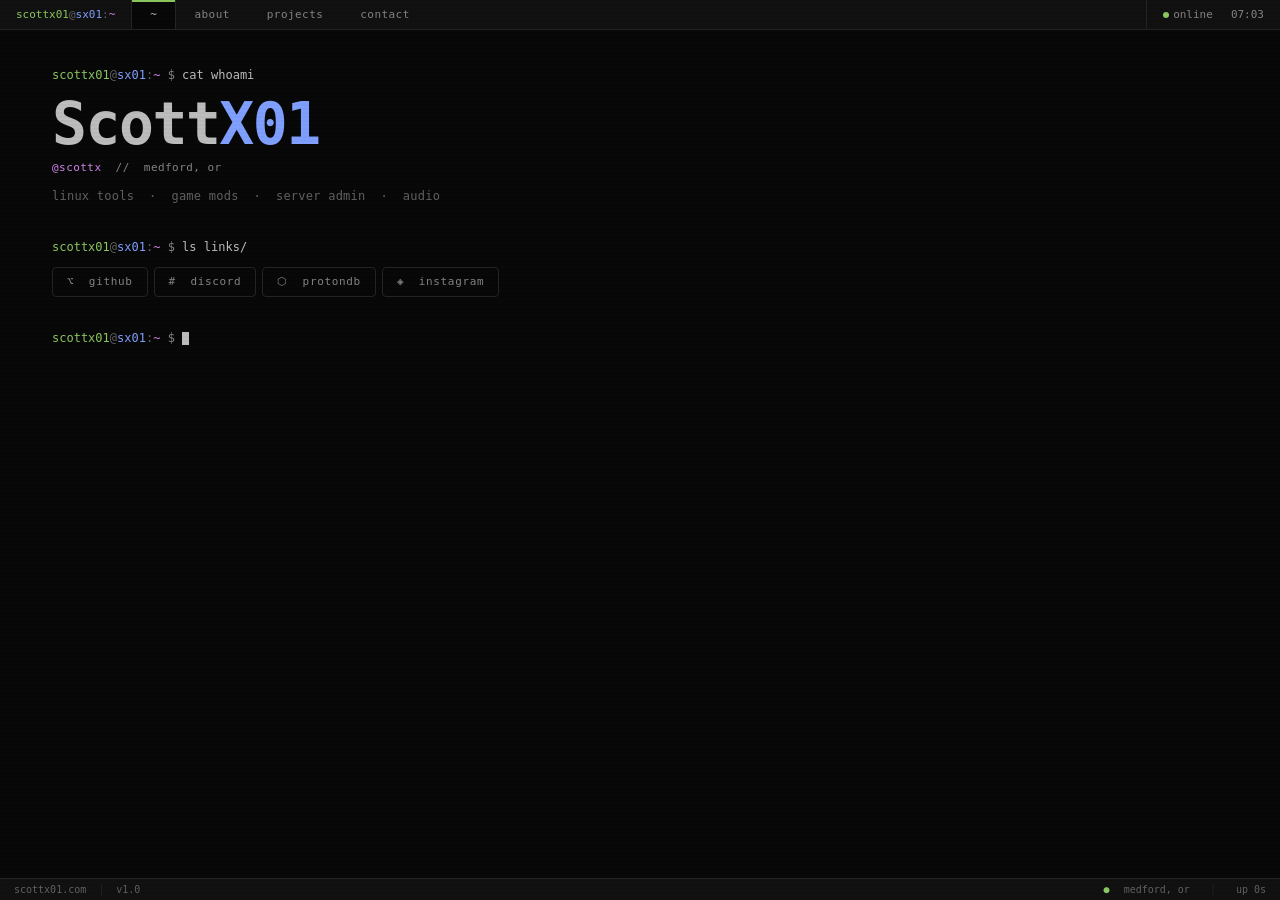
==== commit b297f259: "applied moonfly uniformly" ====
--- a/index.html
+++ b/index.html
@@ -4,380 +4,13 @@
 <link rel="icon" type="image/x-icon" href="/assets/favicon.ico">
 <link rel="icon" type="image/png" sizes="32x32" href="/assets/favicon-32x32.png">
 <link rel="apple-touch-icon" href="/assets/apple-touch-icon.png">
+<link rel="stylesheet" href="/styles.css">
 <meta charset="UTF-8" />
 <meta name="viewport" content="width=device-width, initial-scale=1.0" />
 <title>scottx01</title>
-<style>
-  @import url('https://fonts.googleapis.com/css2?family=JetBrains+Mono:wght@400;500;600;700&display=swap');
-
-  :root {
-    --bg:     #0d1117;
-    --bg2:    #010409;
-    --bg3:    #161b22;
-    --border: #21262d;
-    --fg:     #c9d1d9;
-    --muted:  #6e7681;
-    --dim:    #3d444d;
-    --green:  #7ee787;
-    --blue:   #79c0ff;
-    --purple: #d2a8ff;
-    --amber:  #e3b341;
-    --red:    #ff7b72;
-    --cyan:   #56d364;
-    --font: 'JetBrains Mono', 'Cascadia Code', 'Fira Mono', monospace;
-  }
-
-  *, *::before, *::after { box-sizing: border-box; margin: 0; padding: 0; }
-
-  html, body {
-    width: 100%; height: 100%;
-    overflow: hidden;
-    background: var(--bg2);
-    color: var(--fg);
-    font-family: var(--font);
-    font-size: 13px;
-    line-height: 1.6;
-  }
-
-  /* scanline */
-  body::before {
-    content: '';
-    position: fixed; inset: 0;
-    background: repeating-linear-gradient(
-      0deg,
-      transparent, transparent 2px,
-      rgba(0,0,0,0.025) 2px, rgba(0,0,0,0.025) 4px
-    );
-    pointer-events: none;
-    z-index: 9999;
-  }
-
-  ::-webkit-scrollbar { width: 5px; }
-  ::-webkit-scrollbar-track { background: var(--bg); }
-  ::-webkit-scrollbar-thumb { background: var(--border); border-radius: 3px; }
-  * { scrollbar-color: var(--border) var(--bg); scrollbar-width: thin; }
-
-  @keyframes pulse { 0%,100%{opacity:1} 50%{opacity:0.35} }
-  @keyframes blink { 0%,49%{opacity:1} 50%,100%{opacity:0} }
-
-  /* ── TOP BAR ── */
-  #topbar {
-    position: fixed;
-    top: 0; left: 0; right: 0;
-    height: 30px;
-    background: var(--bg3);
-    border-bottom: 1px solid var(--border);
-    display: flex;
-    align-items: stretch;
-    z-index: 100;
-    user-select: none;
-  }
-  .tb-session {
-    display: flex;
-    align-items: center;
-    padding: 0 16px;
-    gap: 0;
-    font-size: 11px;
-    border-right: 1px solid var(--border);
-    white-space: nowrap;
-  }
-  .tb-u { color: var(--green); }
-  .tb-s { color: var(--dim); }
-  .tb-h { color: var(--blue); }
-  .tb-p { color: var(--purple); }
-  .tb-tabs {
-    display: flex;
-    align-items: stretch;
-    flex: 1;
-  }
-  .tb-tab {
-    font-size: 11px;
-    padding: 0 18px;
-    display: flex;
-    align-items: center;
-    cursor: pointer;
-    color: var(--muted);
-    border-right: 1px solid transparent;
-    letter-spacing: 0.04em;
-    transition: color 0.1s, background 0.1s;
-    position: relative;
-  }
-  .tb-tab:hover { color: var(--fg); background: rgba(255,255,255,0.03); }
-  .tb-tab.active {
-    color: var(--fg);
-    background: var(--bg);
-    border-right-color: var(--border);
-    border-left-color: var(--border);
-  }
-  .tb-tab.active::after {
-    content: '';
-    position: absolute;
-    top: 0; left: 0; right: 0;
-    height: 2px;
-    background: var(--green);
-  }
-  .tb-tab:first-child.active { border-left-color: transparent; }
-  .tb-right {
-    display: flex;
-    align-items: center;
-    padding: 0 16px;
-    gap: 18px;
-    font-size: 11px;
-    color: var(--muted);
-    margin-left: auto;
-    border-left: 1px solid var(--border);
-  }
-  .status-dot {
-    display: inline-block;
-    width: 6px; height: 6px;
-    border-radius: 50%;
-    background: var(--green);
-    animation: pulse 2.5s ease-in-out infinite;
-    vertical-align: middle;
-    margin-right: 4px;
-  }
-
-  /* ── MAIN CONTENT ── */
-  #main {
-    position: fixed;
-    top: 30px; left: 0; right: 0; bottom: 22px;
-    overflow-y: auto;
-    background: var(--bg);
-    padding: 36px 52px 52px;
-  }
-
-  /* ── BOTTOM BAR ── */
-  #bottombar {
-    position: fixed;
-    bottom: 0; left: 0; right: 0;
-    height: 22px;
-    background: var(--bg3);
-    border-top: 1px solid var(--border);
-    display: flex;
-    align-items: center;
-    padding: 0 14px;
-    font-size: 10px;
-    color: var(--dim);
-    z-index: 100;
-    user-select: none;
-    gap: 0;
-  }
-  .bb-sep { margin: 0 12px; color: var(--border); }
-  .bb-right { margin-left: auto; display: flex; align-items: center; gap: 0; }
-
-  /* ── VIEWS ── */
-  .view { display: none; }
-  .view.active { display: block; }
-
-  /* ── PROMPT LINE ── */
-  .prompt {
-    display: flex;
-    align-items: center;
-    font-size: 12px;
-    color: var(--muted);
-    margin-bottom: 10px;
-  }
-  .pr-u { color: var(--green); }
-  .pr-s { color: var(--dim); }
-  .pr-h { color: var(--blue); }
-  .pr-p { color: var(--purple); }
-  .pr-d { color: var(--muted); white-space: pre; }
-  .pr-c { color: var(--fg); }
-
-  .output {
-    margin-bottom: 32px;
-    padding-left: 0;
-  }
-
-  /* ── HOME ── */
-  .home-name {
-    font-size: clamp(32px, 5.5vw, 58px);
-    font-weight: 700;
-    color: var(--fg);
-    letter-spacing: -0.025em;
-    line-height: 1;
-    margin-bottom: 6px;
-  }
-  .home-name .acc { color: var(--blue); }
-  .home-sub {
-    font-size: 11px;
-    color: var(--muted);
-    letter-spacing: 0.04em;
-    margin-bottom: 10px;
-  }
-  .home-sub .handle { color: var(--purple); }
-  .home-tags {
-    font-size: 12px;
-    color: var(--dim);
-    letter-spacing: 0.02em;
-  }
-
-  .links-list {
-    display: flex;
-    gap: 6px;
-    flex-wrap: wrap;
-  }
-  .term-link {
-    display: inline-flex;
-    align-items: center;
-    gap: 5px;
-    padding: 5px 14px;
-    border: 1px solid var(--border);
-    border-radius: 3px;
-    color: var(--muted);
-    text-decoration: none;
-    font-size: 11px;
-    letter-spacing: 0.06em;
-    transition: border-color 0.12s, color 0.12s, background 0.12s;
-  }
-  .term-link:hover {
-    border-color: var(--blue);
-    color: var(--blue);
-    background: rgba(121,192,255,0.05);
-  }
-
-  /* ── ABOUT ── */
-  .kv-table {
-    width: 100%;
-    border-collapse: collapse;
-    max-width: 680px;
-  }
-  .kv-table tr { border-bottom: 1px solid var(--border); }
-  .kv-table tr:last-child { border-bottom: none; }
-  .kv-key {
-    font-size: 10px;
-    text-transform: uppercase;
-    letter-spacing: 0.14em;
-    color: var(--dim);
-    padding: 12px 28px 12px 0;
-    vertical-align: top;
-    white-space: nowrap;
-    width: 110px;
-  }
-  .kv-val {
-    font-size: 12px;
-    color: var(--fg);
-    padding: 12px 0;
-    line-height: 1.75;
-  }
-  .tag {
-    display: inline-block;
-    font-size: 10px;
-    padding: 1px 8px;
-    border: 1px solid var(--border);
-    border-radius: 2px;
-    color: var(--muted);
-    margin: 2px 3px 2px 0;
-  }
-  .tag.b { border-color: rgba(121,192,255,0.3); color: var(--blue); }
-  .tag.g { border-color: rgba(126,231,135,0.3); color: var(--green); }
-  .tag.p { border-color: rgba(210,168,255,0.3); color: var(--purple); }
-  .tag.a { border-color: rgba(227,179,65,0.3);  color: var(--amber); }
-  .tag.r { border-color: rgba(255,123,114,0.3); color: var(--red); }
-
-  /* ── PROJECTS ── */
-  .proj-table {
-    width: 100%;
-    border-collapse: collapse;
-    max-width: 820px;
-  }
-  .proj-table thead tr { border-bottom: 1px solid var(--border); }
-  .proj-table th {
-    font-size: 9px;
-    text-transform: uppercase;
-    letter-spacing: 0.14em;
-    color: var(--dim);
-    padding: 0 24px 10px 0;
-    text-align: left;
-    font-weight: 400;
-  }
-  .proj-table tbody tr {
-    border-bottom: 1px solid var(--border);
-    transition: background 0.1s;
-  }
-  .proj-table tbody tr:last-child { border-bottom: none; }
-  .proj-table tbody tr:hover { background: rgba(255,255,255,0.02); }
-  .proj-table td { padding: 16px 24px 16px 0; vertical-align: top; }
-  .proj-id { font-size: 10px; color: var(--dim); white-space: nowrap; }
-  .proj-name { font-size: 13px; color: var(--fg); font-weight: 600; margin-bottom: 4px; }
-  .proj-desc { font-size: 11px; color: var(--muted); line-height: 1.65; max-width: 460px; }
-  .proj-stack { display: flex; gap: 5px; flex-wrap: wrap; }
-  .proj-stack span {
-    font-size: 10px;
-    padding: 1px 7px;
-    border: 1px solid var(--border);
-    border-radius: 2px;
-    color: var(--dim);
-  }
-  .proj-link {
-    color: var(--blue);
-    text-decoration: none;
-    font-size: 11px;
-    white-space: nowrap;
-    transition: color 0.1s;
-  }
-  .proj-link:hover { color: var(--fg); }
-  .proj-link::after { content: ' ↗'; }
-  .proj-null { color: var(--dim); font-size: 11px; }
-
-  /* ── CONTACT ── */
-  .contact-json {
-    font-size: 12px;
-    line-height: 2.1;
-    color: var(--muted);
-    max-width: 560px;
-  }
-  .j-brace  { color: var(--dim); }
-  .j-key    { color: var(--blue); }
-  .j-sep    { color: var(--dim); }
-  .j-val    { color: var(--green); }
-  .j-val a  {
-    color: inherit;
-    text-decoration: none;
-    border-bottom: 1px solid rgba(126,231,135,0.25);
-    transition: color 0.1s, border-color 0.1s;
-  }
-  .j-val a:hover { color: var(--fg); border-bottom-color: var(--fg); }
-  .j-comma  { color: var(--dim); }
-
-  /* ── CURSOR ── */
-  .cursor {
-    display: inline-block;
-    width: 7px; height: 13px;
-    background: var(--fg);
-    vertical-align: middle;
-    animation: blink 1s step-end infinite;
-  }
-
-  /* ── MOBILE ── */
-  #mobile-wall {
-    display: none;
-    position: fixed; inset: 0;
-    background: var(--bg);
-    z-index: 99999;
-    align-items: center;
-    justify-content: center;
-    flex-direction: column;
-    gap: 10px;
-    font-size: 12px;
-    color: var(--muted);
-    text-align: center;
-    padding: 2rem;
-  }
-  #mobile-wall .mw-icon { font-size: 18px; color: var(--dim); }
-  @media (max-width: 700px) { #mobile-wall { display: flex; } }
-</style>
 </head>
 <body>
 
-<!-- mobile wall -->
-<div id="mobile-wall">
-  <div class="mw-icon">[ ! ]</div>
-  <div>desktop only</div>
-  <div style="color:var(--dim);font-size:10px">scottx01.com</div>
-</div>
-
-<!-- top bar -->
 <div id="topbar">
   <div class="tb-session">
     <span class="tb-u">scottx01</span><span class="tb-s">@</span><span class="tb-h">sx01</span><span class="tb-s">:</span><span class="tb-p">~</span>
@@ -394,10 +27,8 @@
   </div>
 </div>
 
-<!-- main -->
 <div id="main">
 
-  <!-- ── HOME ── -->
   <div class="view active" id="view-home">
     <div class="prompt">
       <span class="pr-u">scottx01</span><span class="pr-s">@</span><span class="pr-h">sx01</span><span class="pr-s">:</span><span class="pr-p">~</span><span class="pr-d"> $ </span><span class="pr-c">cat whoami</span>
@@ -425,7 +56,6 @@
     </div>
   </div>
 
-  <!-- ── ABOUT ── -->
   <div class="view" id="view-about">
     <div class="prompt">
       <span class="pr-u">scottx01</span><span class="pr-s">@</span><span class="pr-h">sx01</span><span class="pr-s">:</span><span class="pr-p">~</span><span class="pr-d"> $ </span><span class="pr-c">cat about.md</span>
@@ -466,7 +96,6 @@
     </div>
   </div>
 
-  <!-- ── PROJECTS ── -->
   <div class="view" id="view-projects">
     <div class="prompt">
       <span class="pr-u">scottx01</span><span class="pr-s">@</span><span class="pr-h">sx01</span><span class="pr-s">:</span><span class="pr-p">~</span><span class="pr-d"> $ </span><span class="pr-c">ls -la projects/</span>
@@ -498,14 +127,20 @@
             <td><a class="proj-link" href="/protondb" target="_blank">open</a></td>
           </tr>
           <tr>
-            <td class="proj-id">proj_002</td>
-            <td>
-              <div class="proj-name" style="color:var(--dim)">wip</div>
-              <div class="proj-desc">in progress. no eta.</div>
-            </td>
-            <td></td>
-            <td><span class="proj-null">—</span></td>
-          </tr>
+  <td class="proj-id">proj_002</td>
+  <td>
+    <div class="proj-name">WT Russia Ground Tracker</div>
+    <div class="proj-desc">War Thunder Russia ground tree progress tracker. Toggle vehicles owned, track RP and SL spent per rank.</div>
+  </td>
+  <td>
+    <div class="proj-stack">
+      <span>html</span>
+      <span>vanilla js</span>
+      <span>war thunder</span>
+    </div>
+  </td>
+  <td><a class="proj-link" href="/wt/russia/ground" target="_blank">open</a></td>
+</tr>
           <tr>
             <td class="proj-id">proj_003</td>
             <td>
@@ -523,7 +158,6 @@
     </div>
   </div>
 
-  <!-- ── CONTACT ── -->
   <div class="view" id="view-contact">
     <div class="prompt">
       <span class="pr-u">scottx01</span><span class="pr-s">@</span><span class="pr-h">sx01</span><span class="pr-s">:</span><span class="pr-p">~</span><span class="pr-d"> $ </span><span class="pr-c">cat contact.json</span>
@@ -543,9 +177,8 @@
     </div>
   </div>
 
-</div><!-- /#main -->
-
-<!-- bottom bar -->
+</div>
+
 <div id="bottombar">
   <span>scottx01.com</span>
   <span class="bb-sep">│</span>
@@ -558,7 +191,6 @@
 </div>
 
 <script>
-  /* ── TABS ── */
   function switchTab(name) {
     document.querySelectorAll('.tb-tab').forEach(function(t) { t.classList.remove('active'); });
     document.querySelectorAll('.view').forEach(function(v) { v.classList.remove('active'); });
@@ -567,7 +199,6 @@
     document.getElementById('main').scrollTop = 0;
   }
 
-  /* ── CLOCK ── */
   function updateClock() {
     var now = new Date();
     var h = String(now.getHours()).padStart(2, '0');
@@ -577,7 +208,6 @@
   updateClock();
   setInterval(updateClock, 1000);
 
-  /* ── UPTIME ── */
   var startTime = Date.now();
   function updateUptime() {
     var s = Math.floor((Date.now() - startTime) / 1000);
--- a/styles.css
+++ b/styles.css
@@ -0,0 +1,721 @@
+*, *::before, *::after {
+  box-sizing: border-box;
+  margin: 0;
+  padding: 0;
+}
+
+
+:root {
+  --bg:       #080808;
+  --bg2:      #111111;
+  --bg3:      #1a1a1a;
+  --border:   #242424;
+  --border-hi:#383838;
+
+  --fg:       #bdbdbd;
+  --fg-dim:   #616161;
+  --fg-muted: #848484;
+
+  --blue:     #80a0ff;
+  --cyan:     #79dac8;
+  --green:    #8cc85f;
+  --yellow:   #e3c78a;
+  --magenta:  #cf87e8;
+  --red:      #ff5454;
+
+  --radius:    4px;
+  --radius-lg: 8px;
+  --font: 'JetBrains Mono', 'Cascadia Code', 'Fira Mono', monospace;
+}
+
+
+html, body {
+  width: 100%;
+  height: 100%;
+  overflow: hidden;
+  background: var(--bg);
+  color: var(--fg);
+  font-family: var(--font);
+  font-size: 13px;
+  line-height: 1.6;
+}
+
+
+body::before {
+  content: '';
+  position: fixed;
+  inset: 0;
+  background: repeating-linear-gradient(
+    0deg,
+    transparent, transparent 2px,
+    rgba(0, 0, 0, 0.025) 2px, rgba(0, 0, 0, 0.025) 4px
+  );
+  pointer-events: none;
+  z-index: 9999;
+}
+
+
+::-webkit-scrollbar { width: 5px; height: 5px; }
+::-webkit-scrollbar-track { background: var(--bg); }
+::-webkit-scrollbar-thumb { background: var(--border); border-radius: 3px; }
+::-webkit-scrollbar-thumb:hover { background: var(--border-hi); }
+* { scrollbar-color: var(--border) var(--bg); scrollbar-width: thin; }
+
+
+@keyframes pulse {
+  0%, 100% { opacity: 1; }
+  50%       { opacity: 0.35; }
+}
+@keyframes blink {
+  0%, 49%  { opacity: 1; }
+  50%, 100% { opacity: 0; }
+}
+
+
+#topbar {
+  position: fixed;
+  top: 0; left: 0; right: 0;
+  height: 30px;
+  background: var(--bg2);
+  border-bottom: 1px solid var(--border);
+  display: flex;
+  align-items: stretch;
+  z-index: 100;
+  user-select: none;
+}
+
+.tb-session {
+  display: flex;
+  align-items: center;
+  padding: 0 16px;
+  font-size: 11px;
+  border-right: 1px solid var(--border);
+  white-space: nowrap;
+}
+
+.tb-u { color: var(--green); }
+.tb-s { color: var(--fg-dim); }
+.tb-h { color: var(--blue); }
+.tb-p { color: var(--magenta); }
+
+.tb-tabs {
+  display: flex;
+  align-items: stretch;
+  flex: 1;
+}
+
+.tb-tab {
+  font-size: 11px;
+  padding: 0 18px;
+  display: flex;
+  align-items: center;
+  cursor: pointer;
+  color: var(--fg-muted);
+  border-right: 1px solid transparent;
+  letter-spacing: 0.04em;
+  transition: color 0.1s, background 0.1s;
+  position: relative;
+}
+.tb-tab:hover {
+  color: var(--fg);
+  background: rgba(255, 255, 255, 0.03);
+}
+
+.tb-tab.active {
+  color: var(--fg);
+  background: var(--bg);
+  border-right-color: var(--border);
+  border-left-color: var(--border);
+}
+.tb-tab.active::after {
+  content: '';
+  position: absolute;
+  top: 0; left: 0; right: 0;
+  height: 2px;
+  background: var(--green);
+}
+.tb-tab:first-child.active {
+  border-left-color: transparent;
+}
+
+.tb-right {
+  display: flex;
+  align-items: center;
+  padding: 0 16px;
+  gap: 18px;
+  font-size: 11px;
+  color: var(--fg-muted);
+  margin-left: auto;
+  border-left: 1px solid var(--border);
+}
+
+.status-dot {
+  display: inline-block;
+  width: 6px; height: 6px;
+  border-radius: 50%;
+  background: var(--green);
+  animation: pulse 2.5s ease-in-out infinite;
+  vertical-align: middle;
+  margin-right: 4px;
+}
+
+
+#main {
+  position: fixed;
+  top: 30px; left: 0; right: 0; bottom: 22px;
+  overflow-y: auto;
+  background: var(--bg);
+  padding: 36px 52px 52px;
+}
+
+
+#bottombar {
+  position: fixed;
+  bottom: 0; left: 0; right: 0;
+  height: 22px;
+  background: var(--bg2);
+  border-top: 1px solid var(--border);
+  display: flex;
+  align-items: center;
+  padding: 0 14px;
+  font-size: 10px;
+  color: var(--fg-dim);
+  z-index: 100;
+  user-select: none;
+}
+.bb-sep { margin: 0 12px; color: var(--border); }
+.bb-right { margin-left: auto; display: flex; align-items: center; gap: 8px; }
+
+
+.view { display: none; }
+.view.active { display: block; }
+
+
+.prompt {
+  display: flex;
+  align-items: center;
+  font-size: 12px;
+  color: var(--fg-muted);
+  margin-bottom: 10px;
+}
+.pr-u { color: var(--green); }
+.pr-s { color: var(--fg-dim); }
+.pr-h { color: var(--blue); }
+.pr-p { color: var(--magenta); }
+.pr-d { color: var(--fg-muted); white-space: pre; }
+.pr-c { color: var(--fg); }
+
+.output { margin-bottom: 32px; }
+
+
+.cursor {
+  display: inline-block;
+  width: 7px; height: 13px;
+  background: var(--fg);
+  vertical-align: middle;
+  animation: blink 1s step-end infinite;
+}
+
+
+.home-name {
+  font-size: clamp(32px, 5.5vw, 58px);
+  font-weight: 700;
+  color: var(--fg);
+  letter-spacing: -0.025em;
+  line-height: 1;
+  margin-bottom: 6px;
+}
+.home-name .acc { color: var(--blue); }
+
+.home-sub {
+  font-size: 11px;
+  color: var(--fg-muted);
+  letter-spacing: 0.04em;
+  margin-bottom: 10px;
+}
+.home-sub .handle { color: var(--magenta); }
+
+.home-tags {
+  font-size: 12px;
+  color: var(--fg-dim);
+  letter-spacing: 0.02em;
+}
+
+.links-list {
+  display: flex;
+  gap: 6px;
+  flex-wrap: wrap;
+}
+.term-link {
+  display: inline-flex;
+  align-items: center;
+  gap: 5px;
+  padding: 5px 14px;
+  border: 1px solid var(--border);
+  border-radius: var(--radius);
+  color: var(--fg-muted);
+  text-decoration: none;
+  font-size: 11px;
+  letter-spacing: 0.06em;
+  transition: border-color 0.12s, color 0.12s, background 0.12s;
+}
+.term-link:hover {
+  border-color: var(--blue);
+  color: var(--blue);
+  background: rgba(128, 160, 255, 0.05);
+}
+
+
+.kv-table {
+  width: 100%;
+  border-collapse: collapse;
+  max-width: 680px;
+}
+.kv-table tr { border-bottom: 1px solid var(--border); }
+.kv-table tr:last-child { border-bottom: none; }
+
+.kv-key {
+  font-size: 10px;
+  text-transform: uppercase;
+  letter-spacing: 0.14em;
+  color: var(--fg-dim);
+  padding: 12px 28px 12px 0;
+  vertical-align: top;
+  white-space: nowrap;
+  width: 110px;
+}
+.kv-val {
+  font-size: 12px;
+  color: var(--fg);
+  padding: 12px 0;
+  line-height: 1.75;
+}
+
+.tag {
+  display: inline-block;
+  font-size: 10px;
+  padding: 1px 8px;
+  border: 1px solid var(--border);
+  border-radius: 2px;
+  color: var(--fg-muted);
+  margin: 2px 3px 2px 0;
+}
+.tag.b { border-color: rgba(128, 160, 255, 0.3); color: var(--blue); }
+.tag.g { border-color: rgba(140, 200, 95,  0.3); color: var(--green); }
+.tag.p { border-color: rgba(207, 135, 232, 0.3); color: var(--magenta); }
+.tag.a { border-color: rgba(227, 199, 138, 0.3); color: var(--yellow); }
+.tag.r { border-color: rgba(255, 84,  84,  0.3); color: var(--red); }
+.tag.c { border-color: rgba(121, 218, 200, 0.3); color: var(--cyan); }
+
+
+.proj-table {
+  width: 100%;
+  border-collapse: collapse;
+  max-width: 820px;
+}
+.proj-table thead tr { border-bottom: 1px solid var(--border); }
+.proj-table th {
+  font-size: 9px;
+  text-transform: uppercase;
+  letter-spacing: 0.14em;
+  color: var(--fg-dim);
+  padding: 0 24px 10px 0;
+  text-align: left;
+  font-weight: 400;
+}
+.proj-table tbody tr {
+  border-bottom: 1px solid var(--border);
+  transition: background 0.1s;
+}
+.proj-table tbody tr:last-child { border-bottom: none; }
+.proj-table tbody tr:hover { background: rgba(255, 255, 255, 0.02); }
+.proj-table td { padding: 16px 24px 16px 0; vertical-align: top; }
+
+.proj-id   { font-size: 10px; color: var(--fg-dim); white-space: nowrap; }
+.proj-name { font-size: 13px; color: var(--fg); font-weight: 600; margin-bottom: 4px; }
+.proj-desc { font-size: 11px; color: var(--fg-muted); line-height: 1.65; max-width: 460px; }
+
+.proj-stack { display: flex; gap: 5px; flex-wrap: wrap; }
+.proj-stack span {
+  font-size: 10px;
+  padding: 1px 7px;
+  border: 1px solid var(--border);
+  border-radius: 2px;
+  color: var(--fg-dim);
+}
+
+.proj-link {
+  color: var(--blue);
+  text-decoration: none;
+  font-size: 11px;
+  white-space: nowrap;
+  transition: color 0.1s;
+}
+.proj-link:hover { color: var(--fg); }
+.proj-link::after { content: ' ↗'; }
+
+.proj-null { color: var(--fg-dim); font-size: 11px; }
+
+
+.contact-json {
+  font-size: 12px;
+  line-height: 2.1;
+  color: var(--fg-muted);
+  max-width: 560px;
+}
+.j-brace { color: var(--fg-dim); }
+.j-key   { color: var(--blue); }
+.j-sep   { color: var(--fg-dim); }
+.j-comma { color: var(--fg-dim); }
+.j-val   { color: var(--green); }
+.j-val a {
+  color: inherit;
+  text-decoration: none;
+  border-bottom: 1px solid rgba(140, 200, 95, 0.25);
+  transition: color 0.1s, border-color 0.1s;
+}
+.j-val a:hover { color: var(--fg); border-bottom-color: var(--fg); }
+
+
+.app-page {
+  min-height: 100vh;
+  display: flex;
+  justify-content: center;
+  padding: calc(2.5rem + 30px) 1rem 4rem;
+  background: var(--bg);
+  overflow-y: auto;
+}
+.app { width: 100%; max-width: 660px; }
+
+.app-header {
+  margin-bottom: 2rem;
+  display: flex;
+  align-items: flex-start;
+  justify-content: space-between;
+  gap: 1rem;
+}
+.app-header h1 {
+  font-size: 15px;
+  font-weight: 600;
+  color: var(--blue);
+  letter-spacing: 0.04em;
+  text-transform: uppercase;
+}
+.app-header h1 span { color: var(--fg-dim); font-weight: 400; }
+.app-header p {
+  font-size: 11px;
+  color: var(--fg-muted);
+  margin-top: 5px;
+  line-height: 1.6;
+}
+
+.section-title {
+  font-size: 10px;
+  text-transform: uppercase;
+  letter-spacing: 0.12em;
+  color: var(--blue);
+  margin-bottom: 1.25rem;
+  padding-bottom: 6px;
+  border-bottom: 1px solid var(--border);
+}
+
+.field { margin-bottom: 1.4rem; }
+
+.field-label {
+  font-size: 10px;
+  text-transform: uppercase;
+  letter-spacing: 0.1em;
+  color: var(--fg-dim);
+  margin-bottom: 7px;
+  display: flex;
+  align-items: center;
+  gap: 8px;
+}
+.field-label .opt {
+  font-size: 9px;
+  border: 1px solid var(--border);
+  border-radius: 3px;
+  padding: 1px 5px;
+  color: var(--fg-dim);
+}
+
+input[type="text"] {
+  width: 100%;
+  padding: 9px 12px;
+  background: var(--bg3);
+  border: 1px solid var(--border);
+  border-radius: var(--radius);
+  color: var(--fg);
+  font-family: var(--font);
+  font-size: 13px;
+  outline: none;
+  transition: border-color 0.12s;
+}
+input[type="text"]:focus { border-color: var(--blue); }
+input[type="text"]::placeholder { color: var(--fg-dim); }
+
+.divider {
+  border: none;
+  border-top: 1px solid var(--border);
+  margin: 2rem 0;
+}
+
+.btn {
+  padding: 5px 14px;
+  background: none;
+  border: 1px solid var(--border);
+  border-radius: var(--radius);
+  color: var(--fg-dim);
+  font-family: var(--font);
+  font-size: 11px;
+  cursor: pointer;
+  text-transform: uppercase;
+  letter-spacing: 0.06em;
+  transition: border-color 0.12s, color 0.12s;
+}
+.btn:hover { border-color: var(--border-hi); color: var(--fg); }
+.btn.danger:hover { border-color: var(--red); color: var(--red); }
+.btn.copy:hover   { border-color: var(--blue); color: var(--blue); }
+.btn.copied       { border-color: var(--green) !important; color: var(--green) !important; }
+
+.tab-bar {
+  display: flex;
+  gap: 2px;
+  margin-bottom: 2rem;
+  border-bottom: 1px solid var(--border);
+}
+.tab-btn {
+  padding: 7px 18px;
+  background: none;
+  border: none;
+  border-bottom: 2px solid transparent;
+  font-family: var(--font);
+  font-size: 11px;
+  text-transform: uppercase;
+  letter-spacing: 0.1em;
+  color: var(--fg-dim);
+  cursor: pointer;
+  margin-bottom: -1px;
+  transition: color 0.12s, border-color 0.12s;
+}
+.tab-btn:hover { color: var(--fg); }
+.tab-btn.active { color: var(--blue); border-bottom-color: var(--blue); }
+
+.tab-panel { display: none; }
+.tab-panel.active { display: block; }
+
+.cat-row { display: flex; gap: 6px; flex-wrap: wrap; margin-bottom: 10px; }
+.cat-chip {
+  padding: 4px 11px;
+  border-radius: var(--radius);
+  border: 1px solid var(--border);
+  background: var(--bg3);
+  font-family: var(--font);
+  font-size: 10px;
+  text-transform: uppercase;
+  letter-spacing: 0.07em;
+  cursor: pointer;
+  color: var(--fg-muted);
+  transition: all 0.1s;
+}
+.cat-chip:hover { border-color: var(--border-hi); color: var(--fg); }
+.cat-chip.on-perfect    { border-color: var(--green);   color: var(--green);   background: rgba(140, 200, 95,  0.06); }
+.cat-chip.on-playable   { border-color: var(--blue);    color: var(--blue);    background: rgba(128, 160, 255, 0.06); }
+.cat-chip.on-poor       { border-color: var(--yellow);  color: var(--yellow);  background: rgba(227, 199, 138, 0.06); }
+.cat-chip.on-unplayable { border-color: var(--red);     color: var(--red);     background: rgba(255, 84,  84,  0.06); }
+
+.preset-row { display: flex; gap: 6px; flex-wrap: wrap; margin-bottom: 8px; min-height: 26px; }
+.preset-chip {
+  padding: 4px 10px;
+  border-radius: var(--radius);
+  border: 1px dashed var(--border);
+  background: transparent;
+  color: var(--fg-muted);
+  font-family: var(--font);
+  font-size: 11px;
+  cursor: pointer;
+  transition: all 0.1s;
+}
+.preset-chip:hover { border-color: var(--border-hi); color: var(--fg); border-style: solid; }
+.preset-chip.on { border-style: solid; background: rgba(255,255,255,0.03); }
+.preset-chip.on-perfect    { border-color: var(--green);  color: var(--green); }
+.preset-chip.on-playable   { border-color: var(--blue);   color: var(--blue); }
+.preset-chip.on-poor       { border-color: var(--yellow); color: var(--yellow); }
+.preset-chip.on-unplayable { border-color: var(--red);    color: var(--red); }
+.preset-hint { font-size: 10px; color: var(--fg-dim); margin-bottom: 7px; }
+
+.output-wrap {
+  background: var(--bg3);
+  border: 1px solid var(--border);
+  border-radius: var(--radius-lg);
+  overflow: hidden;
+}
+.output-header {
+  padding: 7px 14px;
+  border-bottom: 1px solid var(--border);
+  display: flex;
+  align-items: center;
+  justify-content: space-between;
+}
+.output-label { font-size: 10px; text-transform: uppercase; letter-spacing: 0.1em; color: var(--fg-dim); }
+
+.char-pill {
+  font-size: 10px;
+  padding: 2px 8px;
+  border-radius: 20px;
+  border: 1px solid var(--border);
+  color: var(--fg-muted);
+  transition: all 0.15s;
+}
+.char-pill.warn { border-color: var(--yellow); color: var(--yellow); }
+.char-pill.over { border-color: var(--red);    color: var(--red); }
+
+.output-body {
+  padding: 0.9rem 1.1rem;
+  font-size: 13px;
+  white-space: pre-wrap;
+  word-break: break-word;
+  line-height: 1.75;
+  min-height: 48px;
+  color: var(--fg);
+}
+.output-body.empty { color: var(--fg-dim); font-style: italic; }
+
+.output-body .md-bold   { color: var(--fg); font-weight: 700; }
+.output-body .md-hash   { color: var(--blue); }
+.output-body .md-italic { color: var(--fg-muted); font-style: italic; }
+.output-body .md-sep    { color: var(--magenta); }
+
+.char-bar-wrap { height: 2px; background: var(--border); }
+.char-bar {
+  height: 100%;
+  width: 0%;
+  background: var(--blue);
+  transition: width 0.1s, background 0.1s;
+}
+.char-bar.warn { background: var(--yellow); }
+.char-bar.over { background: var(--red); }
+
+.notes-body {
+  padding: 0.9rem 1.1rem;
+  font-size: 13px;
+  white-space: pre-wrap;
+  word-break: break-word;
+  line-height: 1.85;
+  min-height: 80px;
+  color: var(--fg);
+}
+.notes-body.empty   { color: var(--fg-dim); font-style: italic; }
+.notes-body .md-bold   { color: var(--fg); font-weight: 700; }
+.notes-body .md-hash   { color: var(--blue); }
+.notes-body .md-italic { color: var(--fg-muted); font-style: italic; }
+.notes-body .md-sep    { color: var(--magenta); }
+
+.output-footer {
+  display: flex;
+  align-items: center;
+  justify-content: flex-end;
+  margin-top: 8px;
+}
+
+.tool-card {
+  background: var(--bg3);
+  border: 1px solid var(--border);
+  border-radius: var(--radius-lg);
+  padding: 1.25rem 1.4rem;
+  margin-bottom: 1.4rem;
+}
+.tool-card-title {
+  font-size: 11px;
+  text-transform: uppercase;
+  letter-spacing: 0.1em;
+  color: var(--blue);
+  margin-bottom: 0.6rem;
+}
+.tool-card p {
+  font-size: 12px;
+  color: var(--fg-muted);
+  margin-bottom: 0.9rem;
+  line-height: 1.6;
+}
+.tool-link {
+  display: inline-block;
+  color: var(--blue);
+  font-size: 12px;
+  text-decoration: none;
+  border-bottom: 1px solid transparent;
+  transition: border-color 0.12s;
+}
+.tool-link:hover { border-bottom-color: var(--blue); }
+
+.code-block-wrap {
+  margin-top: 1rem;
+  background: var(--bg);
+  border: 1px solid var(--border);
+  border-radius: var(--radius);
+  overflow: hidden;
+}
+.code-block-header {
+  padding: 5px 12px;
+  border-bottom: 1px solid var(--border);
+  display: flex;
+  align-items: center;
+  justify-content: space-between;
+}
+.code-block-label {
+  font-size: 9px;
+  text-transform: uppercase;
+  letter-spacing: 0.1em;
+  color: var(--fg-dim);
+}
+.code-block-body {
+  padding: 0.75rem 1rem;
+  font-size: 12px;
+  color: var(--green);
+  white-space: pre;
+  overflow-x: auto;
+  line-height: 1.5;
+}
+
+
+@media (max-width: 700px) {
+  html, body {
+    height: auto;
+    overflow-y: auto;
+  }
+
+  .tb-session { display: none; }
+  .tb-right   { display: none; }
+  .tb-tab { padding: 0 14px; font-size: 10px; }
+
+  #main {
+    position: static;
+    margin-top: 30px;
+    padding: 20px 16px 32px;
+    overflow-y: visible;
+  }
+  #bottombar { position: static; }
+
+  .kv-table,
+  .kv-table tbody { display: block; }
+  .kv-table tr {
+    display: block;
+    padding: 10px 0;
+    border-bottom: 1px solid var(--border);
+  }
+  .kv-table tr:last-child { border-bottom: none; }
+  .kv-key { display: block; width: auto; padding: 0 0 4px 0; white-space: normal; }
+  .kv-val { display: block; padding: 0; }
+
+  .proj-table,
+  .proj-table tbody { display: block; }
+  .proj-table thead { display: none; }
+  .proj-table tbody tr { display: block; padding: 14px 0; }
+  .proj-table td { display: block; padding: 2px 0; }
+  .proj-desc { max-width: 100%; }
+  .proj-stack { margin-top: 6px; }
+  .proj-link  { display: inline-block; margin-top: 6px; }
+
+  .app-page { padding: 1.5rem 1rem 3rem; }
+  .contact-json { font-size: 11px; }
+}
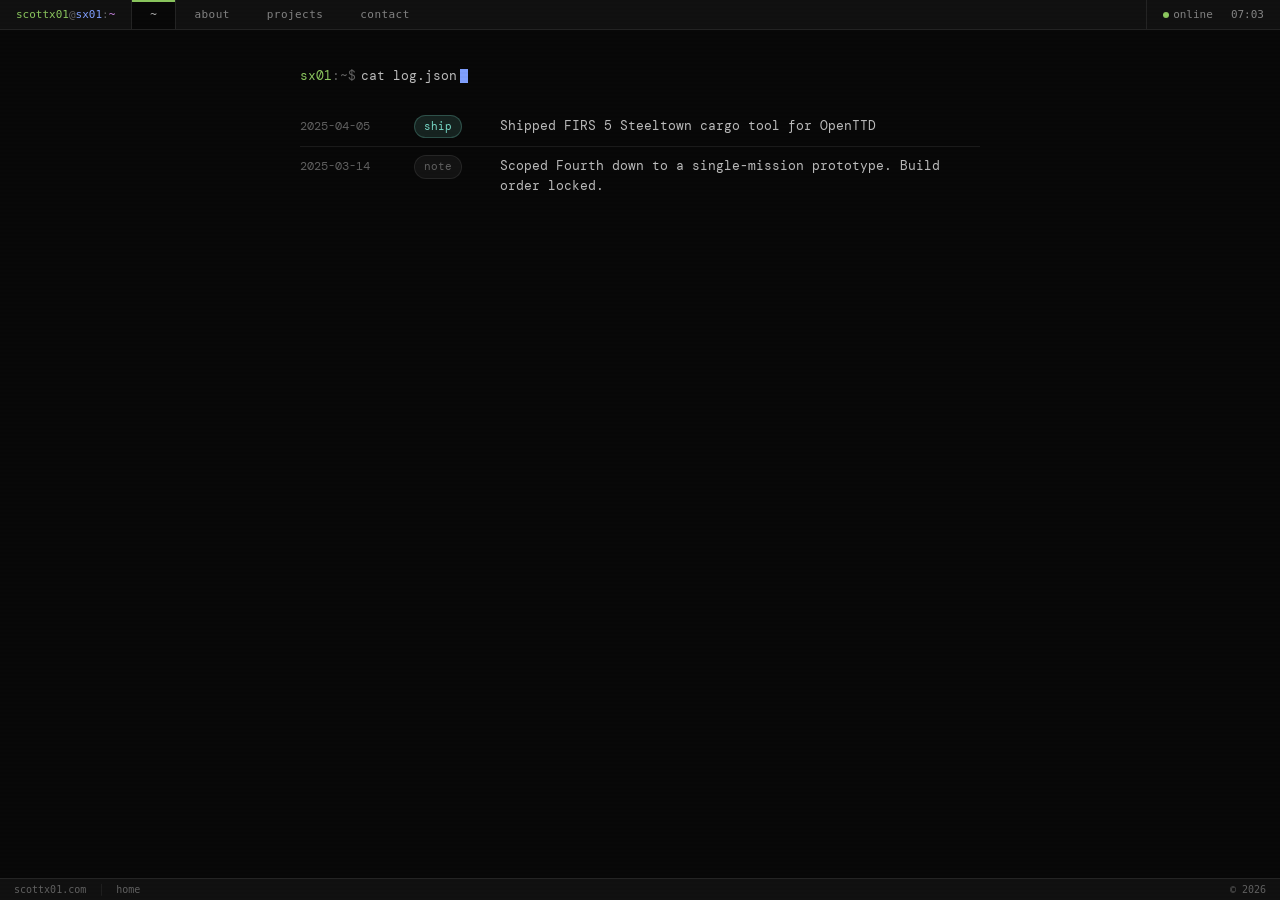
==== commit ff559259: "added steeltown" ====
--- a/index.html
+++ b/index.html
@@ -4,7 +4,8 @@
 <link rel="icon" type="image/x-icon" href="/assets/favicon.ico">
 <link rel="icon" type="image/png" sizes="32x32" href="/assets/favicon-32x32.png">
 <link rel="apple-touch-icon" href="/assets/apple-touch-icon.png">
-<link rel="stylesheet" href="/styles.css">
+<link rel="stylesheet" href="styles.css">
+<link rel="stylesheet" href="css/home.css">
 <meta charset="UTF-8" />
 <meta name="viewport" content="width=device-width, initial-scale=1.0" />
 <title>scottx01</title>
@@ -30,29 +31,13 @@
 <div id="main">
 
   <div class="view active" id="view-home">
-    <div class="prompt">
-      <span class="pr-u">scottx01</span><span class="pr-s">@</span><span class="pr-h">sx01</span><span class="pr-s">:</span><span class="pr-p">~</span><span class="pr-d"> $ </span><span class="pr-c">cat whoami</span>
-    </div>
-    <div class="output">
-      <div class="home-name">Scott<span class="acc">X01</span></div>
-      <div class="home-sub"><span class="handle">@scottx</span> &nbsp;//&nbsp; medford, or</div>
-      <div class="home-tags">linux tools &nbsp;·&nbsp; game mods &nbsp;·&nbsp; server admin &nbsp;·&nbsp; audio</div>
-    </div>
-
-    <div class="prompt">
-      <span class="pr-u">scottx01</span><span class="pr-s">@</span><span class="pr-h">sx01</span><span class="pr-s">:</span><span class="pr-p">~</span><span class="pr-d"> $ </span><span class="pr-c">ls links/</span>
-    </div>
-    <div class="output">
-      <div class="links-list">
-        <a class="term-link" href="https://github.com/scottx01" target="_blank">⌥&nbsp; github</a>
-        <a class="term-link" href="https://discordapp.com/users/scottyx1" target="_blank">#&nbsp; discord</a>
-        <a class="term-link" href="https://www.protondb.com/users/568192010" target="_blank">⬡&nbsp; protondb</a>
-        <a class="term-link" href="https://www.instagram.com/scott.rtf" target="_blank">◈&nbsp; instagram</a>
+    <div class="log-wrap">
+      <div class="log-prompt">
+        <span class="lp-host">sx01</span><span class="lp-sep">:~$</span><span class="lp-cmd">cat log.json</span><span class="lp-cursor"></span>
       </div>
-    </div>
-
-    <div class="prompt">
-      <span class="pr-u">scottx01</span><span class="pr-s">@</span><span class="pr-h">sx01</span><span class="pr-s">:</span><span class="pr-p">~</span><span class="pr-d"> $ </span><span class="cursor"></span>
+      <div id="log-feed">
+        <span class="log-status">// loading...</span>
+      </div>
     </div>
   </div>
 
@@ -64,11 +49,11 @@
       <table class="kv-table">
         <tr>
           <td class="kv-key">handle</td>
-          <td class="kv-val">ScottX01 <span style="color:var(--dim)">/ ScottX</span></td>
+          <td class="kv-val">ScottX01</td>
         </tr>
         <tr>
           <td class="kv-key">location</td>
-          <td class="kv-val">Medford, OR</td>
+          <td class="kv-val">PNW, USA</td>
         </tr>
         <tr>
           <td class="kv-key">interests</td>
@@ -124,31 +109,22 @@
                 <span>linux</span>
               </div>
             </td>
-            <td><a class="proj-link" href="/protondb" target="_blank">open</a></td>
+            <td><a class="proj-link" href="/protondb">open</a></td>
           </tr>
           <tr>
-  <td class="proj-id">proj_002</td>
-  <td>
-    <div class="proj-name">WT Russia Ground Tracker</div>
-    <div class="proj-desc">War Thunder Russia ground tree progress tracker. Toggle vehicles owned, track RP and SL spent per rank.</div>
-  </td>
-  <td>
-    <div class="proj-stack">
-      <span>html</span>
-      <span>vanilla js</span>
-      <span>war thunder</span>
-    </div>
-  </td>
-  <td><a class="proj-link" href="/wt/russia/ground" target="_blank">open</a></td>
-</tr>
-          <tr>
-            <td class="proj-id">proj_003</td>
-            <td>
-              <div class="proj-name" style="color:var(--dim)">tbd</div>
-              <div class="proj-desc">pending.</div>
-            </td>
-            <td></td>
-            <td><span class="proj-null">—</span></td>
+            <td class="proj-id">proj_002</td>
+            <td>
+              <div class="proj-name">FIRS 5 Steeltown Reference</div>
+              <div class="proj-desc">Interactive cargo flow reference for the Steeltown economy in OpenTTD FIRS 5. Searchable industry list, cargo inputs/outputs, and live cross-reference showing which industries produce or accept any given cargo.</div>
+            </td>
+            <td>
+              <div class="proj-stack">
+                <span>html</span>
+                <span>vanilla js</span>
+                <span>openttd</span>
+              </div>
+            </td>
+            <td><a class="proj-link" href="/openttd">open</a></td>
           </tr>
         </tbody>
       </table>
@@ -182,11 +158,9 @@
 <div id="bottombar">
   <span>scottx01.com</span>
   <span class="bb-sep">│</span>
-  <span>v1.0</span>
+  <span>home</span>
   <div class="bb-right">
-    <span style="color:var(--green)">●</span>&nbsp;medford, or
-    <span class="bb-sep">│</span>
-    <span id="uptime">up 0s</span>
+    <span>&copy; 2026</span>
   </div>
 </div>
 
@@ -208,21 +182,101 @@
   updateClock();
   setInterval(updateClock, 1000);
 
-  var startTime = Date.now();
-  function updateUptime() {
-    var s = Math.floor((Date.now() - startTime) / 1000);
-    var d = Math.floor(s / 86400); s %= 86400;
-    var h = Math.floor(s / 3600);  s %= 3600;
-    var m = Math.floor(s / 60);    s %= 60;
-    var str = 'up ';
-    if (d) str += d + 'd ';
-    if (h) str += h + 'h ';
-    if (m) str += m + 'm ';
-    str += s + 's';
-    document.getElementById('uptime').textContent = str;
-  }
-  updateUptime();
-  setInterval(updateUptime, 1000);
+  (function() {
+    var tab = new URLSearchParams(window.location.search).get('tab');
+    if (tab && document.getElementById('tab-' + tab)) switchTab(tab);
+  })();
+
+</script>
+<script>
+// ── Log feed ─────────────────────────────────────────────────────────────────
+
+function escHtml(s) {
+  return String(s)
+    .replace(/&/g, '&amp;')
+    .replace(/</g, '&lt;')
+    .replace(/>/g, '&gt;');
+}
+
+async function loadLog() {
+  var feed = document.getElementById('log-feed');
+
+  var results = await Promise.allSettled([
+    fetch('./log.json').then(function(r) {
+      if (!r.ok) throw new Error('log.json ' + r.status);
+      return r.json();
+    }),
+    fetch('https://api.github.com/users/ScottX01/events/public').then(function(r) {
+      return r.json();
+    })
+  ]);
+
+  var localResult  = results[0];
+  var githubResult = results[1];
+  var entries      = [];
+  var localError   = localResult.status === 'rejected';
+
+  // ── Local entries ────────────────────────────────────
+  if (!localError && localResult.value && Array.isArray(localResult.value.log)) {
+    localResult.value.log.forEach(function(e) {
+      if (e.date && e.text && e.type) {
+        entries.push({ date: e.date, type: e.type, html: escHtml(e.text) });
+      }
+    });
+  }
+
+  // ── GitHub entries ───────────────────────────────────
+  if (githubResult.status === 'fulfilled' && Array.isArray(githubResult.value)) {
+    githubResult.value.forEach(function(ev) {
+      var date = ev.created_at ? ev.created_at.slice(0, 10) : null;
+      if (!date || !ev.repo) return;
+
+      var repoFull = ev.repo.name;
+      var repoName = repoFull.split('/')[1] || repoFull;
+      var repoLink = '<a class="log-link" href="https://github.com/' + escHtml(repoFull) + '" target="_blank">' + escHtml(repoName) + '</a>';
+
+      if (ev.type === 'PushEvent') {
+        var n = (ev.payload && ev.payload.commits) ? ev.payload.commits.length : 1;
+        entries.push({ date: date, type: 'commit', html: 'pushed ' + n + ' commit' + (n !== 1 ? 's' : '') + ' to ' + repoLink });
+
+      } else if (ev.type === 'CreateEvent' && ev.payload && ev.payload.ref_type === 'repository') {
+        entries.push({ date: date, type: 'repo', html: 'created repo ' + repoLink });
+
+      } else if (ev.type === 'ReleaseEvent' && ev.payload && ev.payload.release) {
+        var tag = escHtml(ev.payload.release.tag_name || '?');
+        entries.push({ date: date, type: 'ship', html: 'released ' + tag + ' on ' + repoLink });
+      }
+    });
+  }
+
+  // ── Sort, dedupe consecutive pushes to same repo on same day, slice ──────
+  entries.sort(function(a, b) {
+    return b.date < a.date ? -1 : b.date > a.date ? 1 : 0;
+  });
+  entries = entries.slice(0, 12);
+
+  // ── Render ───────────────────────────────────────────
+  if (entries.length === 0) {
+    if (localError) {
+      feed.innerHTML = '<span class="log-status is-error">// could not load log.json</span>';
+    } else {
+      feed.innerHTML = '<span class="log-status">// no entries found</span>';
+    }
+    return;
+  }
+
+  feed.innerHTML = entries.map(function(e) {
+    return [
+      '<div class="log-row">',
+      '<span class="log-date">', escHtml(e.date), '</span>',
+      '<span class="log-badge badge-', escHtml(e.type), '">', escHtml(e.type), '</span>',
+      '<span class="log-text">', e.html, '</span>',
+      '</div>'
+    ].join('');
+  }).join('');
+}
+
+loadLog();
 </script>
 </body>
 </html>
--- a/styles.css
+++ b/styles.css
@@ -3,6 +3,8 @@
   margin: 0;
   padding: 0;
 }
+
+[hidden] { display: none !important; }
 
 
 :root {
@@ -110,6 +112,7 @@
   display: flex;
   align-items: center;
   cursor: pointer;
+  text-decoration: none;
   color: var(--fg-muted);
   border-right: 1px solid transparent;
   letter-spacing: 0.04em;
@@ -217,23 +220,12 @@
 }
 
 
-.home-name {
-  font-size: clamp(32px, 5.5vw, 58px);
-  font-weight: 700;
-  color: var(--fg);
-  letter-spacing: -0.025em;
-  line-height: 1;
-  margin-bottom: 6px;
-}
-.home-name .acc { color: var(--blue); }
-
 .home-sub {
   font-size: 11px;
   color: var(--fg-muted);
   letter-spacing: 0.04em;
   margin-bottom: 10px;
 }
-.home-sub .handle { color: var(--magenta); }
 
 .home-tags {
   font-size: 12px;
@@ -719,3 +711,289 @@
   .app-page { padding: 1.5rem 1rem 3rem; }
   .contact-json { font-size: 11px; }
 }
+
+
+/* ── OpenTTD / FIRS 5 Steeltown Tool ──────────────────────────────────────── */
+
+#openttd-app {
+  position: fixed;
+  top: 30px; left: 0; right: 0; bottom: 22px;
+  display: flex;
+  overflow: hidden;
+}
+
+/* Left panel */
+#ot-mobile-toggle { display: none; }
+
+#ot-left {
+  width: 300px;
+  flex-shrink: 0;
+  display: flex;
+  flex-direction: column;
+  border-right: 1px solid var(--border);
+  overflow: hidden;
+}
+
+#ot-header {
+  padding: 16px 16px 14px;
+  border-bottom: 1px solid var(--border);
+  flex-shrink: 0;
+}
+
+#ot-header .ot-label {
+  font-size: 10px;
+  color: var(--fg-dim);
+  letter-spacing: 0.1em;
+  text-transform: uppercase;
+  margin-bottom: 2px;
+}
+
+#ot-header .ot-title {
+  font-family: 'Syne', var(--font);
+  font-size: 20px;
+  font-weight: 700;
+  color: var(--fg);
+  letter-spacing: -0.01em;
+}
+
+#ot-search-wrap {
+  padding: 10px 10px 6px;
+  flex-shrink: 0;
+}
+
+#ot-search {
+  width: 100%;
+  background: var(--bg3);
+  border: 1px solid var(--border);
+  border-radius: var(--radius);
+  color: var(--fg);
+  font-family: var(--font);
+  font-size: 12px;
+  padding: 6px 10px;
+  outline: none;
+  transition: border-color 0.15s;
+}
+#ot-search::placeholder { color: var(--fg-dim); }
+#ot-search:focus { border-color: var(--blue); }
+
+#ot-list {
+  flex: 1;
+  overflow-y: auto;
+  padding: 4px 0 10px;
+}
+
+.ot-ind-btn {
+  display: block;
+  width: 100%;
+  background: none;
+  border: none;
+  border-left: 3px solid transparent;
+  color: var(--fg-dim);
+  font-family: var(--font);
+  font-size: 12px;
+  text-align: left;
+  padding: 6px 12px 6px 11px;
+  cursor: pointer;
+  transition: background 0.1s, color 0.1s, border-color 0.1s;
+  white-space: nowrap;
+  overflow: hidden;
+  text-overflow: ellipsis;
+}
+.ot-ind-btn:hover { background: var(--bg2); color: var(--fg); }
+.ot-ind-btn.active {
+  background: var(--bg2);
+  border-left-color: var(--blue);
+  color: var(--fg);
+}
+.ot-ind-btn.hidden { display: none; }
+
+/* Right panel */
+#ot-right {
+  flex: 1;
+  overflow-y: auto;
+  padding: 28px 32px;
+}
+
+/* Panel fade animation */
+.ot-panel {
+  animation: otFadeIn 0.15s ease;
+}
+@keyframes otFadeIn {
+  from { opacity: 0; transform: translateY(4px); }
+  to   { opacity: 1; transform: translateY(0); }
+}
+
+/* Empty state */
+#ot-empty {
+  display: flex;
+  flex-direction: column;
+  align-items: center;
+  justify-content: center;
+  height: 100%;
+  min-height: 280px;
+  gap: 8px;
+  text-align: center;
+}
+#ot-empty .ot-empty-icon { font-size: 32px; opacity: 0.12; margin-bottom: 4px; }
+#ot-empty p { color: var(--fg-dim); font-size: 12px; }
+#ot-empty p strong { color: var(--fg); font-weight: 500; }
+
+/* Industry detail */
+.ot-ind-name {
+  font-family: 'Syne', var(--font);
+  font-size: 22px;
+  font-weight: 700;
+  color: var(--fg);
+  letter-spacing: -0.02em;
+  margin-bottom: 24px;
+}
+
+.ot-cargo-section { margin-bottom: 24px; }
+
+.ot-section-label {
+  font-size: 10px;
+  font-weight: 500;
+  letter-spacing: 0.12em;
+  text-transform: uppercase;
+  color: var(--fg-dim);
+  margin-bottom: 10px;
+}
+
+.ot-tags { display: flex; flex-wrap: wrap; gap: 7px; }
+
+/* Cargo pill tags */
+.otd-tag {
+  display: inline-flex;
+  align-items: center;
+  border-radius: 20px;
+  font-family: var(--font);
+  font-size: 12px;
+  padding: 3px 11px;
+  border: 1px solid;
+  cursor: pointer;
+  transition: opacity 0.12s, transform 0.1s;
+  white-space: nowrap;
+}
+.otd-tag:hover  { opacity: 0.75; transform: translateY(-1px); }
+.otd-tag:active { transform: translateY(0); }
+
+.otd-tag-in  { background: #ff545418; border-color: #ff545455; color: var(--red); }
+.otd-tag-out { background: #8cc85f18; border-color: #8cc85f55; color: var(--green); }
+
+.ot-no-cargo { font-size: 12px; color: var(--fg-dim); font-style: italic; }
+
+/* Cargo cross-reference */
+.ot-cargo-heading {
+  font-family: 'Syne', var(--font);
+  font-size: 22px;
+  font-weight: 700;
+  color: var(--yellow);
+  letter-spacing: -0.02em;
+  margin-bottom: 4px;
+}
+.ot-cargo-sub {
+  font-size: 11px;
+  color: var(--fg-dim);
+  margin-bottom: 24px;
+}
+
+.ot-xref-section { margin-bottom: 20px; }
+
+.ot-xref-label {
+  font-size: 10px;
+  font-weight: 500;
+  letter-spacing: 0.12em;
+  text-transform: uppercase;
+  margin-bottom: 9px;
+}
+.ot-xref-label.produced { color: var(--green); }
+.ot-xref-label.accepted { color: var(--red); }
+
+.ot-xref-btn {
+  display: inline-block;
+  border: 1px solid;
+  border-radius: var(--radius);
+  background: none;
+  font-family: var(--font);
+  font-size: 12px;
+  padding: 4px 11px;
+  cursor: pointer;
+  margin: 0 5px 7px 0;
+  transition: background 0.12s;
+}
+.ot-xref-btn.produced-btn { color: var(--cyan);    border-color: #79dac840; background: #79dac810; }
+.ot-xref-btn.produced-btn:hover { background: #79dac825; }
+.ot-xref-btn.accepted-btn { color: var(--magenta); border-color: #cf87e840; background: #cf87e810; }
+.ot-xref-btn.accepted-btn:hover { background: #cf87e825; }
+
+.ot-xref-none { font-size: 12px; color: var(--fg-dim); font-style: italic; }
+
+#ot-back-btn {
+  display: inline-flex;
+  align-items: center;
+  gap: 5px;
+  background: none;
+  border: 1px solid var(--border);
+  border-radius: var(--radius);
+  color: var(--fg-dim);
+  font-family: var(--font);
+  font-size: 11px;
+  padding: 4px 11px;
+  cursor: pointer;
+  margin-bottom: 20px;
+  transition: color 0.12s, border-color 0.12s;
+}
+#ot-back-btn:hover { color: var(--fg); border-color: var(--border-hi); }
+#ot-back-btn[hidden] + * { margin-top: 0; }
+
+@media (max-width: 700px) {
+  #openttd-app {
+    position: static;
+    flex-direction: column;
+    height: auto;
+    min-height: calc(100vh - 52px);
+  }
+
+  #ot-left {
+    width: 100%;
+    border-right: none;
+    border-bottom: 1px solid var(--border);
+    max-height: 44px;
+    overflow: hidden;
+    transition: max-height 0.25s ease;
+  }
+  #ot-left.expanded { max-height: 380px; }
+
+  #ot-header {
+    display: flex;
+    align-items: center;
+    justify-content: space-between;
+    padding: 10px 12px;
+    cursor: pointer;
+    border-bottom: none;
+  }
+  #ot-header .ot-header-text { display: flex; align-items: baseline; gap: 8px; }
+  #ot-header .ot-title { font-size: 15px; }
+  #ot-left.expanded #ot-header { border-bottom: 1px solid var(--border); }
+
+  #ot-mobile-toggle {
+    display: flex;
+    align-items: center;
+    justify-content: center;
+    background: none;
+    border: 1px solid var(--border);
+    border-radius: var(--radius);
+    color: var(--fg-dim);
+    font-size: 11px;
+    cursor: pointer;
+    padding: 2px 7px;
+    line-height: 1;
+    transition: border-color 0.12s, color 0.12s;
+    flex-shrink: 0;
+  }
+  #ot-mobile-toggle:hover { border-color: var(--border-hi); color: var(--fg); }
+
+  #ot-list { max-height: 260px; overflow-y: auto; }
+  #ot-right { padding: 18px 16px; overflow-y: visible; }
+  .ot-ind-name, .ot-cargo-heading { font-size: 18px; }
+}
--- a/css/home.css
+++ b/css/home.css
@@ -0,0 +1,119 @@
+@import url('https://fonts.googleapis.com/css2?family=Syne:wght@400;700&family=DM+Mono:wght@400;500&display=swap');
+
+/* ── Log feed wrapper ───────────────────────────────────────────────────────── */
+
+.log-wrap {
+  max-width: 680px;
+  margin: 0 auto;
+  font-family: 'DM Mono', monospace;
+}
+
+/* ── Prompt header ──────────────────────────────────────────────────────────── */
+
+.log-prompt {
+  font-size: 13px;
+  display: flex;
+  align-items: center;
+  margin-bottom: 20px;
+  gap: 0;
+}
+
+.lp-host { color: var(--green); }
+.lp-sep  { color: var(--fg-dim); }
+.lp-cmd  { color: var(--fg); margin-left: 5px; }
+
+.lp-cursor {
+  display: inline-block;
+  width: 8px;
+  height: 14px;
+  background: var(--blue);
+  margin-left: 3px;
+  vertical-align: text-bottom;
+  animation: blink 1s step-end infinite; /* reuses keyframe from styles.css */
+}
+
+/* ── Status lines ───────────────────────────────────────────────────────────── */
+
+.log-status {
+  font-size: 13px;
+  color: var(--fg-dim);
+}
+
+.log-status.is-error {
+  color: var(--red);
+}
+
+/* ── Log rows ───────────────────────────────────────────────────────────────── */
+
+#log-feed {
+  display: flex;
+  flex-direction: column;
+}
+
+.log-row {
+  display: grid;
+  grid-template-columns: 100px 72px 1fr;
+  align-items: baseline;
+  column-gap: 14px;
+  padding: 8px 0;
+  border-bottom: 1px solid var(--bg3);
+}
+
+.log-row:last-child {
+  border-bottom: none;
+}
+
+.log-date {
+  font-size: 12px;
+  color: var(--fg-dim);
+  white-space: nowrap;
+}
+
+/* ── Type badges ────────────────────────────────────────────────────────────── */
+
+.log-badge {
+  display: inline-flex;
+  align-items: center;
+  justify-content: center;
+  font-family: 'DM Mono', monospace;
+  font-size: 11px;
+  padding: 2px 9px;
+  border-radius: 20px;
+  border: 1px solid;
+  white-space: nowrap;
+  width: fit-content;
+}
+
+.badge-commit { background: #80a0ff20; border-color: #80a0ff40; color: var(--blue); }
+.badge-repo   { background: #cf87e820; border-color: #cf87e840; color: var(--magenta); }
+.badge-ship   { background: #79dac820; border-color: #79dac840; color: var(--cyan); }
+.badge-wip    { background: #e3c78a20; border-color: #e3c78a40; color: var(--yellow); }
+.badge-note   { background: #61616120; border-color: #61616140; color: var(--fg-dim); }
+
+/* ── Log text ───────────────────────────────────────────────────────────────── */
+
+.log-text {
+  font-size: 13px;
+  color: var(--fg);
+  line-height: 1.5;
+}
+
+.log-link {
+  color: var(--blue);
+  text-decoration: none;
+}
+.log-link:hover {
+  text-decoration: underline;
+}
+
+/* ── Mobile ─────────────────────────────────────────────────────────────────── */
+
+@media (max-width: 600px) {
+  .log-row {
+    grid-template-columns: 86px 64px 1fr;
+    column-gap: 8px;
+    font-size: 12px;
+  }
+  .log-text  { font-size: 12px; }
+  .log-badge { font-size: 10px; padding: 1px 7px; }
+}
